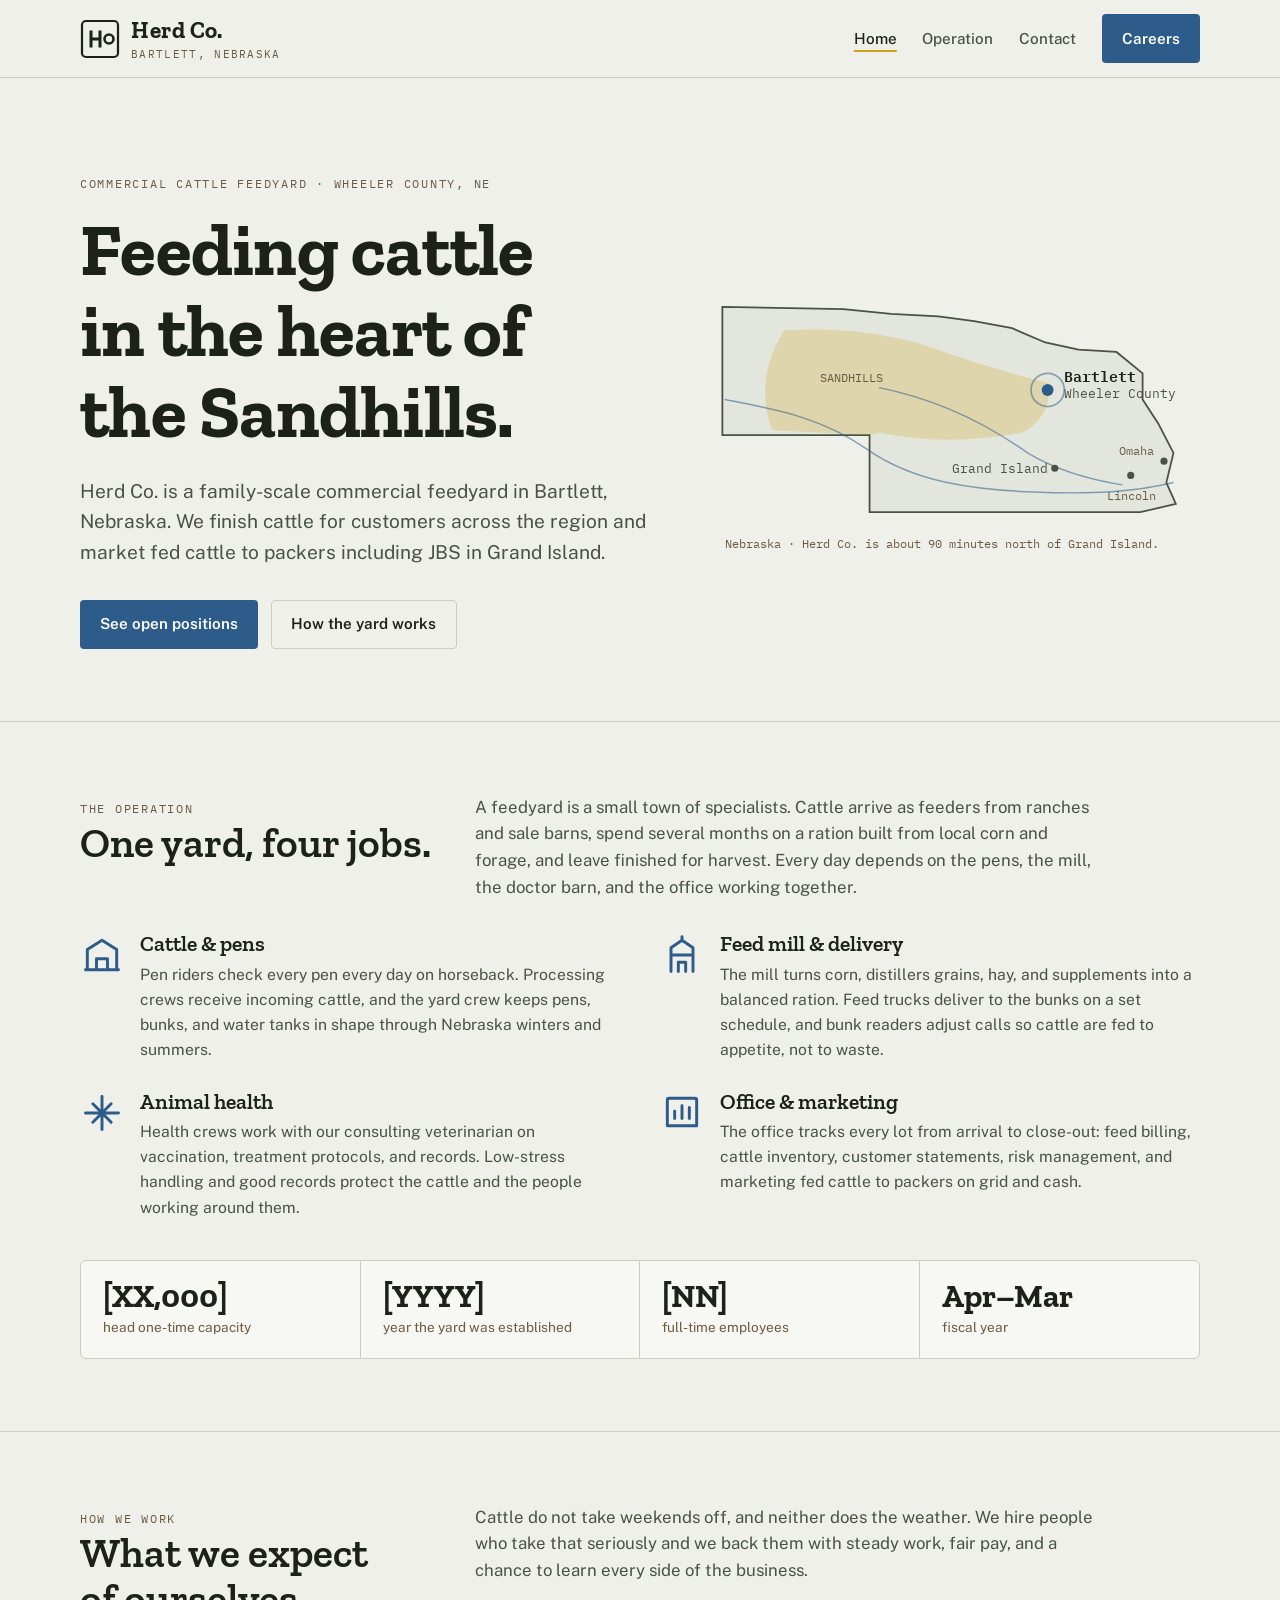
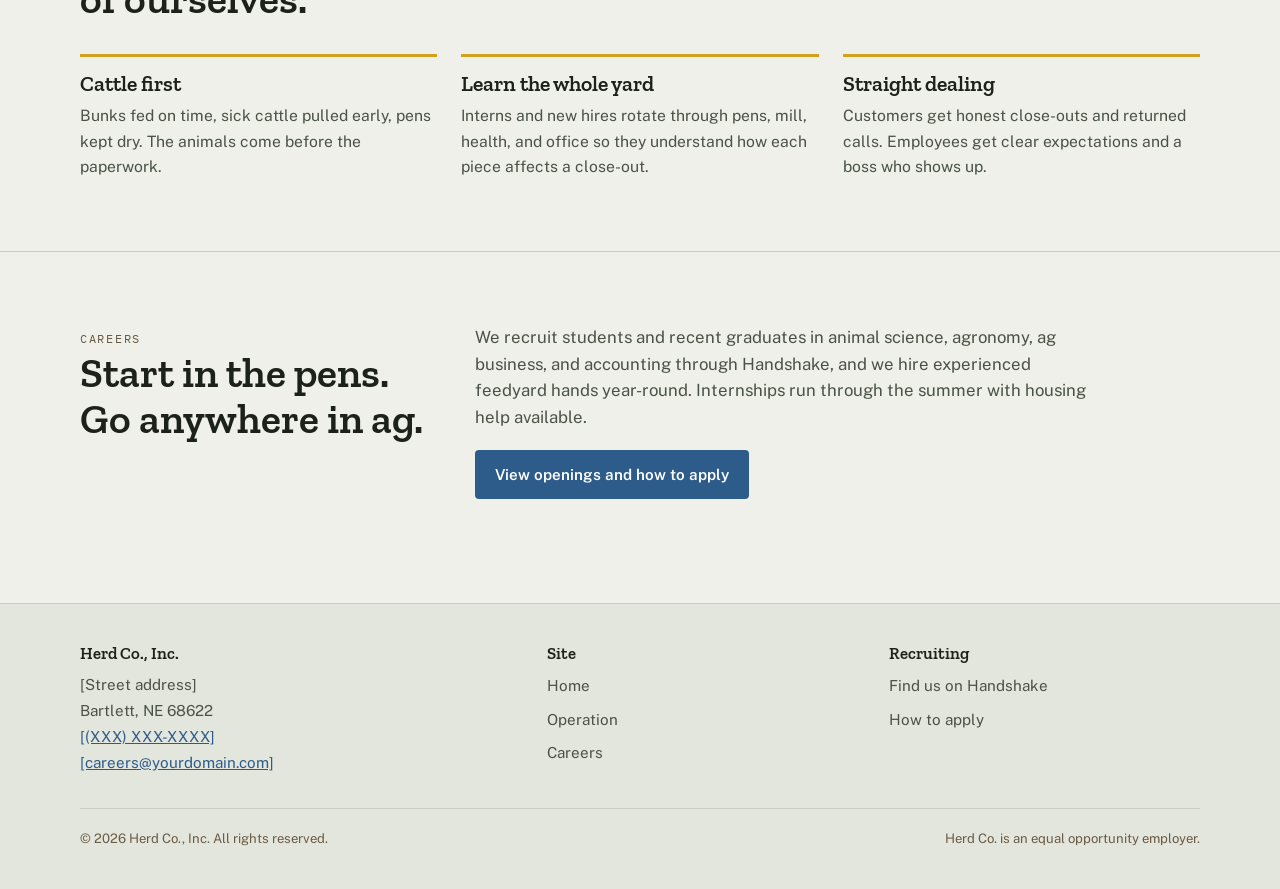
==== index.html @ 81be4955 "Fix map city label positions Co-Authored-By: Claude Fable 5.1 <noreply@anthropic.com>" ====
<!DOCTYPE html>
<html lang="en">
<head>
  <meta charset="utf-8">
  <meta name="viewport" content="width=device-width, initial-scale=1">
  <title>Herd Co. | Cattle Feeding in Bartlett, Nebraska</title>
  <meta name="description" content="Herd Co. is a commercial cattle feedyard in Bartlett, Nebraska. Learn about our operation and careers in cattle feeding, feed milling, animal health, and agribusiness.">
  <link rel="preconnect" href="https://fonts.googleapis.com">
  <link rel="preconnect" href="https://fonts.gstatic.com" crossorigin>
  <link rel="stylesheet" href="https://fonts.googleapis.com/css2?family=Zilla+Slab:wght@600;700&family=Public+Sans:wght@400;500;600&family=IBM+Plex+Mono:wght@400;500&display=swap">
  <link rel="stylesheet" href="style.css">
  <link rel="icon" href="favicon.svg" type="image/svg+xml">
</head>
<body>

<header class="site-header">
  <div class="wrap">
    <a class="brand" href="index.html" aria-label="Herd Co. home">
      <svg viewBox="0 0 40 40" aria-hidden="true">
        <rect x="2" y="2" width="36" height="36" rx="4" fill="none" stroke="currentColor" stroke-width="2.2"/>
        <path d="M11 27V13M11 20h9M20 27V13" fill="none" stroke="currentColor" stroke-width="3" stroke-linecap="square"/>
        <circle cx="29" cy="20" r="4.5" fill="none" stroke="currentColor" stroke-width="2.6"/>
      </svg>
      <span><span class="name">Herd Co.</span><span class="place">Bartlett, Nebraska</span></span>
    </a>
    <nav aria-label="Main">
      <ul>
        <li><a href="index.html" aria-current="page">Home</a></li>
        <li><a href="index.html#operation">Operation</a></li>
        <li><a href="index.html#contact">Contact</a></li>
        <li><a class="btn" href="careers.html">Careers</a></li>
      </ul>
    </nav>
  </div>
</header>

<main>
  <div class="hero">
    <div class="wrap grid">
      <div>
        <span class="eyebrow">Commercial cattle feedyard &middot; Wheeler County, NE</span>
        <h1>Feeding cattle in the heart of the Sandhills.</h1>
        <p class="lede">Herd Co. is a family-scale commercial feedyard in Bartlett, Nebraska. We finish cattle for customers across the region and market fed cattle to packers including JBS in Grand Island.</p>
        <div class="actions">
          <a class="btn" href="careers.html">See open positions</a>
          <a class="btn ghost" href="#operation">How the yard works</a>
        </div>
      </div>
      <figure style="margin:0">
        <svg class="map" viewBox="0 0 420 260" role="img" aria-label="Map of Nebraska showing Bartlett in Wheeler County, on the eastern edge of the Sandhills">
          <!-- Nebraska outline (simplified) -->
          <path class="state" d="M18 42 L18 150 L142 150 L142 215 L370 215 L400 208 L392 190 L398 165 L385 140 L372 120 L372 98 L350 80 L318 78 L290 72 L262 60 L230 54 L200 50 L160 48 L120 44 Z"/>
          <!-- Sandhills region (approximate) -->
          <path class="sandhills" d="M70 62 C120 58 170 66 205 80 C240 92 268 100 292 106 C296 122 288 140 270 148 C230 156 190 156 150 148 L142 150 L60 146 C50 120 52 90 70 62 Z"/>
          <!-- Platte River (approximate) -->
          <path class="river" d="M20 120 C60 128 100 134 140 162 C180 190 230 196 280 198 C330 200 365 198 398 190"/>
          <!-- Loup River (approximate) -->
          <path class="river" d="M150 110 C200 120 240 140 275 165 C300 180 330 188 355 192"/>
          <!-- Cities -->
          <circle cx="298" cy="178" r="3" fill="var(--ink-2)"/>
          <text x="292" y="182" text-anchor="end">Grand Island</text>
          <circle cx="362" cy="184" r="3" fill="var(--ink-2)"/>
          <text x="342" y="205" class="faint">Lincoln</text>
          <circle cx="390" cy="172" r="3" fill="var(--ink-2)"/>
          <text x="352" y="167" class="faint">Omaha</text>
          <!-- Bartlett -->
          <circle class="pin-ring" cx="292" cy="112" r="14"/>
          <circle class="pin" cx="292" cy="112" r="5"/>
          <text x="306" y="105" class="city">Bartlett</text>
          <text x="306" y="119">Wheeler County</text>
          <text x="100" y="105" class="faint">SANDHILLS</text>
          <text x="20" y="245" class="faint">Nebraska &middot; Herd Co. is about 90 minutes north of Grand Island.</text>
        </svg>
      </figure>
    </div>
  </div>

  <section id="operation">
    <div class="wrap">
      <div class="section-head">
        <div>
          <span class="eyebrow">The operation</span>
          <h2>One yard, four jobs.</h2>
        </div>
        <p>A feedyard is a small town of specialists. Cattle arrive as feeders from ranches and sale barns, spend several months on a ration built from local corn and forage, and leave finished for harvest. Every day depends on the pens, the mill, the doctor barn, and the office working together.</p>
      </div>

      <div class="ops">
        <div class="op">
          <svg viewBox="0 0 24 24" aria-hidden="true"><path d="M3 20h18M4 20V9l8-5 8 5v11M9 20v-6h6v6"/></svg>
          <div>
            <h3>Cattle &amp; pens</h3>
            <p>Pen riders check every pen every day on horseback. Processing crews receive incoming cattle, and the yard crew keeps pens, bunks, and water tanks in shape through Nebraska winters and summers.</p>
          </div>
        </div>
        <div class="op">
          <svg viewBox="0 0 24 24" aria-hidden="true"><path d="M6 21V8l6-4 6 4v13M6 12h12M10 21v-5h4v5M12 4V2"/></svg>
          <div>
            <h3>Feed mill &amp; delivery</h3>
            <p>The mill turns corn, distillers grains, hay, and supplements into a balanced ration. Feed trucks deliver to the bunks on a set schedule, and bunk readers adjust calls so cattle are fed to appetite, not to waste.</p>
          </div>
        </div>
        <div class="op">
          <svg viewBox="0 0 24 24" aria-hidden="true"><path d="M12 3v18M3 12h18M7 7l10 10M17 7L7 17"/></svg>
          <div>
            <h3>Animal health</h3>
            <p>Health crews work with our consulting veterinarian on vaccination, treatment protocols, and records. Low-stress handling and good records protect the cattle and the people working around them.</p>
          </div>
        </div>
        <div class="op">
          <svg viewBox="0 0 24 24" aria-hidden="true"><path d="M4 19V5a1 1 0 0 1 1-1h14a1 1 0 0 1 1 1v14M4 19h16M8 15v-4M12 15V8M16 15v-6"/></svg>
          <div>
            <h3>Office &amp; marketing</h3>
            <p>The office tracks every lot from arrival to close-out: feed billing, cattle inventory, customer statements, risk management, and marketing fed cattle to packers on grid and cash.</p>
          </div>
        </div>
      </div>

      <div class="facts" aria-label="Quick facts">
        <div class="fact"><div class="num">[XX,000]</div><div class="lbl">head one-time capacity</div></div>
        <div class="fact"><div class="num">[YYYY]</div><div class="lbl">year the yard was established</div></div>
        <div class="fact"><div class="num">[NN]</div><div class="lbl">full-time employees</div></div>
        <div class="fact"><div class="num">Apr&ndash;Mar</div><div class="lbl">fiscal year</div></div>
      </div>
    </div>
  </section>

  <section id="values">
    <div class="wrap">
      <div class="section-head">
        <div>
          <span class="eyebrow">How we work</span>
          <h2>What we expect of ourselves.</h2>
        </div>
        <p>Cattle do not take weekends off, and neither does the weather. We hire people who take that seriously and we back them with steady work, fair pay, and a chance to learn every side of the business.</p>
      </div>
      <ul class="values">
        <li><h3>Cattle first</h3><p>Bunks fed on time, sick cattle pulled early, pens kept dry. The animals come before the paperwork.</p></li>
        <li><h3>Learn the whole yard</h3><p>Interns and new hires rotate through pens, mill, health, and office so they understand how each piece affects a close-out.</p></li>
        <li><h3>Straight dealing</h3><p>Customers get honest close-outs and returned calls. Employees get clear expectations and a boss who shows up.</p></li>
      </ul>
    </div>
  </section>

  <section id="careers-teaser">
    <div class="wrap">
      <div class="section-head">
        <div>
          <span class="eyebrow">Careers</span>
          <h2>Start in the pens. Go anywhere in ag.</h2>
        </div>
        <div>
          <p>We recruit students and recent graduates in animal science, agronomy, ag business, and accounting through Handshake, and we hire experienced feedyard hands year-round. Internships run through the summer with housing help available.</p>
          <p style="margin-top:1.2rem"><a class="btn" href="careers.html">View openings and how to apply</a></p>
        </div>
      </div>
    </div>
  </section>
</main>

<footer id="contact">
  <div class="wrap">
    <div>
      <h3>Herd Co., Inc.</h3>
      <address>
        [Street address]<br>
        Bartlett, NE 68622<br>
        <a href="tel:+1XXXXXXXXXX">[(XXX) XXX-XXXX]</a><br>
        <a href="mailto:careers@herdco.example">[careers@yourdomain.com]</a>
      </address>
    </div>
    <div>
      <h3>Site</h3>
      <ul>
        <li><a href="index.html">Home</a></li>
        <li><a href="index.html#operation">Operation</a></li>
        <li><a href="careers.html">Careers</a></li>
      </ul>
    </div>
    <div>
      <h3>Recruiting</h3>
      <ul>
        <li><a href="https://joinhandshake.com" rel="noopener">Find us on Handshake</a></li>
        <li><a href="careers.html#apply">How to apply</a></li>
      </ul>
    </div>
    <div class="legal">
      <span>&copy; 2026 Herd Co., Inc. All rights reserved.</span>
      <span>Herd Co. is an equal opportunity employer.</span>
    </div>
  </div>
</footer>

</body>
</html>
---- style.css ----
/* Herd Co site styles */
:root {
  --bg: #EEF0E9;
  --bg-2: #E3E6DC;
  --ink: #1C2119;
  --ink-2: #4A5245;
  --muted: #6B5A44;
  --line: #C9CEC0;
  --accent: #2E5C8A;
  --accent-ink: #FFFFFF;
  --gold: #D4A11E;
  --card: #F7F8F3;
  color-scheme: light;
}
@media (prefers-color-scheme: dark) {
  :root:not([data-theme="light"]) {
    --bg: #151A14;
    --bg-2: #1D231B;
    --ink: #EDEFE6;
    --ink-2: #B8BEAF;
    --muted: #C7B18E;
    --line: #333B30;
    --accent: #7FAEDC;
    --accent-ink: #0F1A26;
    --gold: #E5B53A;
    --card: #1F261D;
    color-scheme: dark;
  }
}
:root[data-theme="dark"] {
  --bg: #151A14;
  --bg-2: #1D231B;
  --ink: #EDEFE6;
  --ink-2: #B8BEAF;
  --muted: #C7B18E;
  --line: #333B30;
  --accent: #7FAEDC;
  --accent-ink: #0F1A26;
  --gold: #E5B53A;
  --card: #1F261D;
  color-scheme: dark;
}

* { box-sizing: border-box; }
html { scroll-behavior: smooth; }
@media (prefers-reduced-motion: reduce) { html { scroll-behavior: auto; } }

body {
  margin: 0;
  background: var(--bg);
  color: var(--ink);
  font-family: "Public Sans", "Segoe UI", Helvetica, Arial, sans-serif;
  font-size: 17px;
  line-height: 1.6;
}
h1, h2, h3 {
  font-family: "Zilla Slab", "Rockwell", Georgia, serif;
  line-height: 1.1;
  margin: 0;
  text-wrap: balance;
}
h1 { font-size: clamp(2.6rem, 6vw, 4.6rem); font-weight: 700; letter-spacing: -0.01em; }
h2 { font-size: clamp(1.8rem, 3.5vw, 2.6rem); font-weight: 600; }
h3 { font-size: 1.35rem; font-weight: 600; }
p { margin: 0; max-width: 62ch; }
a { color: var(--accent); }
a:focus-visible, button:focus-visible, summary:focus-visible { outline: 3px solid var(--gold); outline-offset: 3px; }
.mono { font-family: "IBM Plex Mono", Consolas, monospace; font-size: 0.9rem; }
.eyebrow {
  font-family: "IBM Plex Mono", Consolas, monospace;
  font-size: 0.78rem;
  text-transform: uppercase;
  letter-spacing: 0.14em;
  color: var(--muted);
}
.wrap { width: min(1120px, 100% - 3rem); margin-inline: auto; }

/* Header */
.site-header {
  border-bottom: 1px solid var(--line);
  background: var(--bg);
  position: sticky; top: 0; z-index: 10;
}
.site-header .wrap { display: flex; align-items: center; justify-content: space-between; gap: 1rem; padding: 0.9rem 0; }
.brand { display: flex; align-items: center; gap: 0.7rem; text-decoration: none; color: var(--ink); }
.brand svg { width: 40px; height: 40px; }
.brand .name { font-family: "Zilla Slab", Georgia, serif; font-weight: 700; font-size: 1.45rem; letter-spacing: 0.02em; line-height: 1.1; }
.brand .place { font-family: "IBM Plex Mono", Consolas, monospace; font-size: 0.68rem; text-transform: uppercase; letter-spacing: 0.12em; color: var(--muted); display: block; line-height: 1; margin-top: 3px; }
nav ul { list-style: none; margin: 0; padding: 0; display: flex; gap: 1.6rem; align-items: center; }
nav a { color: var(--ink-2); text-decoration: none; font-weight: 500; font-size: 0.95rem; }
nav a:hover, nav a[aria-current="page"] { color: var(--ink); text-decoration: underline; text-underline-offset: 6px; text-decoration-color: var(--gold); text-decoration-thickness: 2px; }
.btn {
  display: inline-block; padding: 0.7rem 1.2rem; border-radius: 4px;
  background: var(--accent); color: var(--accent-ink); text-decoration: none; font-weight: 600; font-size: 0.95rem;
  border: 1px solid transparent;
}
.btn:hover { filter: brightness(1.08); }
.btn.ghost { background: transparent; color: var(--ink); border-color: var(--line); }
nav a.btn { color: var(--accent-ink); text-decoration: none; }

/* Hero */
.hero { padding: clamp(3rem, 8vw, 6rem) 0 clamp(2.5rem, 6vw, 4.5rem); border-bottom: 1px solid var(--line); }
.hero .grid { display: grid; grid-template-columns: 1.15fr 1fr; gap: 3rem; align-items: center; }
.hero p.lede { font-size: 1.2rem; color: var(--ink-2); margin-top: 1.4rem; }
.hero .actions { display: flex; gap: 0.8rem; flex-wrap: wrap; margin-top: 2rem; }
.hero .eyebrow { margin-bottom: 1rem; display: block; }
.map { width: 100%; height: auto; display: block; }
.map .state { fill: var(--bg-2); stroke: var(--ink-2); stroke-width: 1.5; }
.map .sandhills { fill: var(--gold); opacity: 0.25; }
.map .pin { fill: var(--accent); }
.map .pin-ring { fill: none; stroke: var(--accent); stroke-width: 1.5; opacity: 0.5; }
.map .river { fill: none; stroke: var(--accent); stroke-width: 1.2; opacity: 0.55; }
.map text { font-family: "IBM Plex Mono", Consolas, monospace; font-size: 11px; fill: var(--ink-2); }
.map text.city { fill: var(--ink); font-weight: 600; font-size: 13px; }
.map text.faint { fill: var(--muted); font-size: 10px; }

/* Sections */
section { padding: clamp(2.5rem, 6vw, 4.5rem) 0; }
section + section { border-top: 1px solid var(--line); }
.section-head { display: grid; grid-template-columns: 1fr 2fr; gap: 2rem; margin-bottom: 2rem; align-items: start; }
.section-head p { color: var(--ink-2); font-size: 1.05rem; }

.facts { display: grid; grid-template-columns: repeat(4, 1fr); border: 1px solid var(--line); border-radius: 6px; overflow: hidden; background: var(--card); margin-top: 2.5rem; }
.fact { padding: 1.2rem 1.4rem; border-right: 1px solid var(--line); }
.fact:last-child { border-right: 0; }
.fact .num { font-family: "Zilla Slab", Georgia, serif; font-size: 2rem; font-weight: 700; line-height: 1; font-variant-numeric: tabular-nums; }
.fact .lbl { font-size: 0.85rem; color: var(--muted); margin-top: 0.3rem; }

.ops { display: grid; grid-template-columns: repeat(2, 1fr); gap: 1.8rem 2.5rem; }
.op { display: grid; grid-template-columns: 44px 1fr; gap: 1rem; align-items: start; }
.op svg { width: 44px; height: 44px; stroke: var(--accent); fill: none; stroke-width: 1.6; stroke-linecap: round; stroke-linejoin: round; }
.op p { color: var(--ink-2); font-size: 0.98rem; margin-top: 0.3rem; }

.values { list-style: none; margin: 0; padding: 0; display: grid; grid-template-columns: repeat(3, 1fr); gap: 1.5rem; }
.values li { padding-top: 1rem; border-top: 3px solid var(--gold); }
.values li p { color: var(--ink-2); font-size: 0.98rem; margin-top: 0.4rem; }

/* Careers */
.jobs { display: grid; gap: 1rem; }
.job {
  display: grid; grid-template-columns: 1fr auto; gap: 1rem 2rem; align-items: start;
  padding: 1.4rem 1.6rem; background: var(--card); border: 1px solid var(--line); border-radius: 6px;
}
.job .meta { display: flex; gap: 1.2rem; flex-wrap: wrap; margin-top: 0.5rem; color: var(--muted); }
.job .meta span::before { content: ""; display: inline-block; width: 6px; height: 6px; border-radius: 50%; background: var(--gold); margin-right: 0.5rem; vertical-align: middle; }
.job p.desc { color: var(--ink-2); font-size: 0.98rem; margin-top: 0.8rem; }
.job .btn { white-space: nowrap; }
.job details { margin-top: 0.8rem; }
.job summary { cursor: pointer; color: var(--accent); font-weight: 500; }
.job details ul { margin: 0.6rem 0 0; padding-left: 1.2rem; color: var(--ink-2); font-size: 0.95rem; }
.apply-steps { list-style: none; counter-reset: step; margin: 0; padding: 0; display: grid; grid-template-columns: repeat(3, 1fr); gap: 1.5rem; }
.apply-steps li { counter-increment: step; padding-top: 1rem; border-top: 3px solid var(--accent); }
.apply-steps li::before { content: "Step " counter(step); display: block; font-family: "IBM Plex Mono", Consolas, monospace; font-size: 0.78rem; text-transform: uppercase; letter-spacing: 0.14em; color: var(--muted); margin-bottom: 0.4rem; }
.apply-steps p { color: var(--ink-2); font-size: 0.98rem; margin-top: 0.4rem; }
.notice { background: var(--bg-2); border-left: 4px solid var(--gold); padding: 1rem 1.2rem; border-radius: 0 4px 4px 0; font-size: 0.95rem; color: var(--ink-2); max-width: none; }

/* Footer */
footer { border-top: 1px solid var(--line); background: var(--bg-2); padding: 2.5rem 0; }
footer .wrap { display: grid; grid-template-columns: 1.4fr 1fr 1fr; gap: 2rem; }
footer h3 { font-size: 1.05rem; margin-bottom: 0.6rem; }
footer address { font-style: normal; color: var(--ink-2); font-size: 0.95rem; line-height: 1.7; }
footer ul { list-style: none; margin: 0; padding: 0; display: grid; gap: 0.4rem; }
footer ul a { color: var(--ink-2); text-decoration: none; font-size: 0.95rem; }
footer ul a:hover { text-decoration: underline; }
footer .legal { grid-column: 1 / -1; border-top: 1px solid var(--line); padding-top: 1.2rem; font-size: 0.82rem; color: var(--muted); display: flex; justify-content: space-between; flex-wrap: wrap; gap: 0.5rem; }

@media (max-width: 860px) {
  .hero .grid, .section-head, footer .wrap { grid-template-columns: 1fr; }
  .facts { grid-template-columns: repeat(2, 1fr); }
  .fact:nth-child(2) { border-right: 0; }
  .fact:nth-child(-n+2) { border-bottom: 1px solid var(--line); }
  .ops, .values, .apply-steps { grid-template-columns: 1fr; }
  .job { grid-template-columns: 1fr; }
  nav ul { gap: 1rem; }
  .site-header .wrap { flex-wrap: wrap; }
}
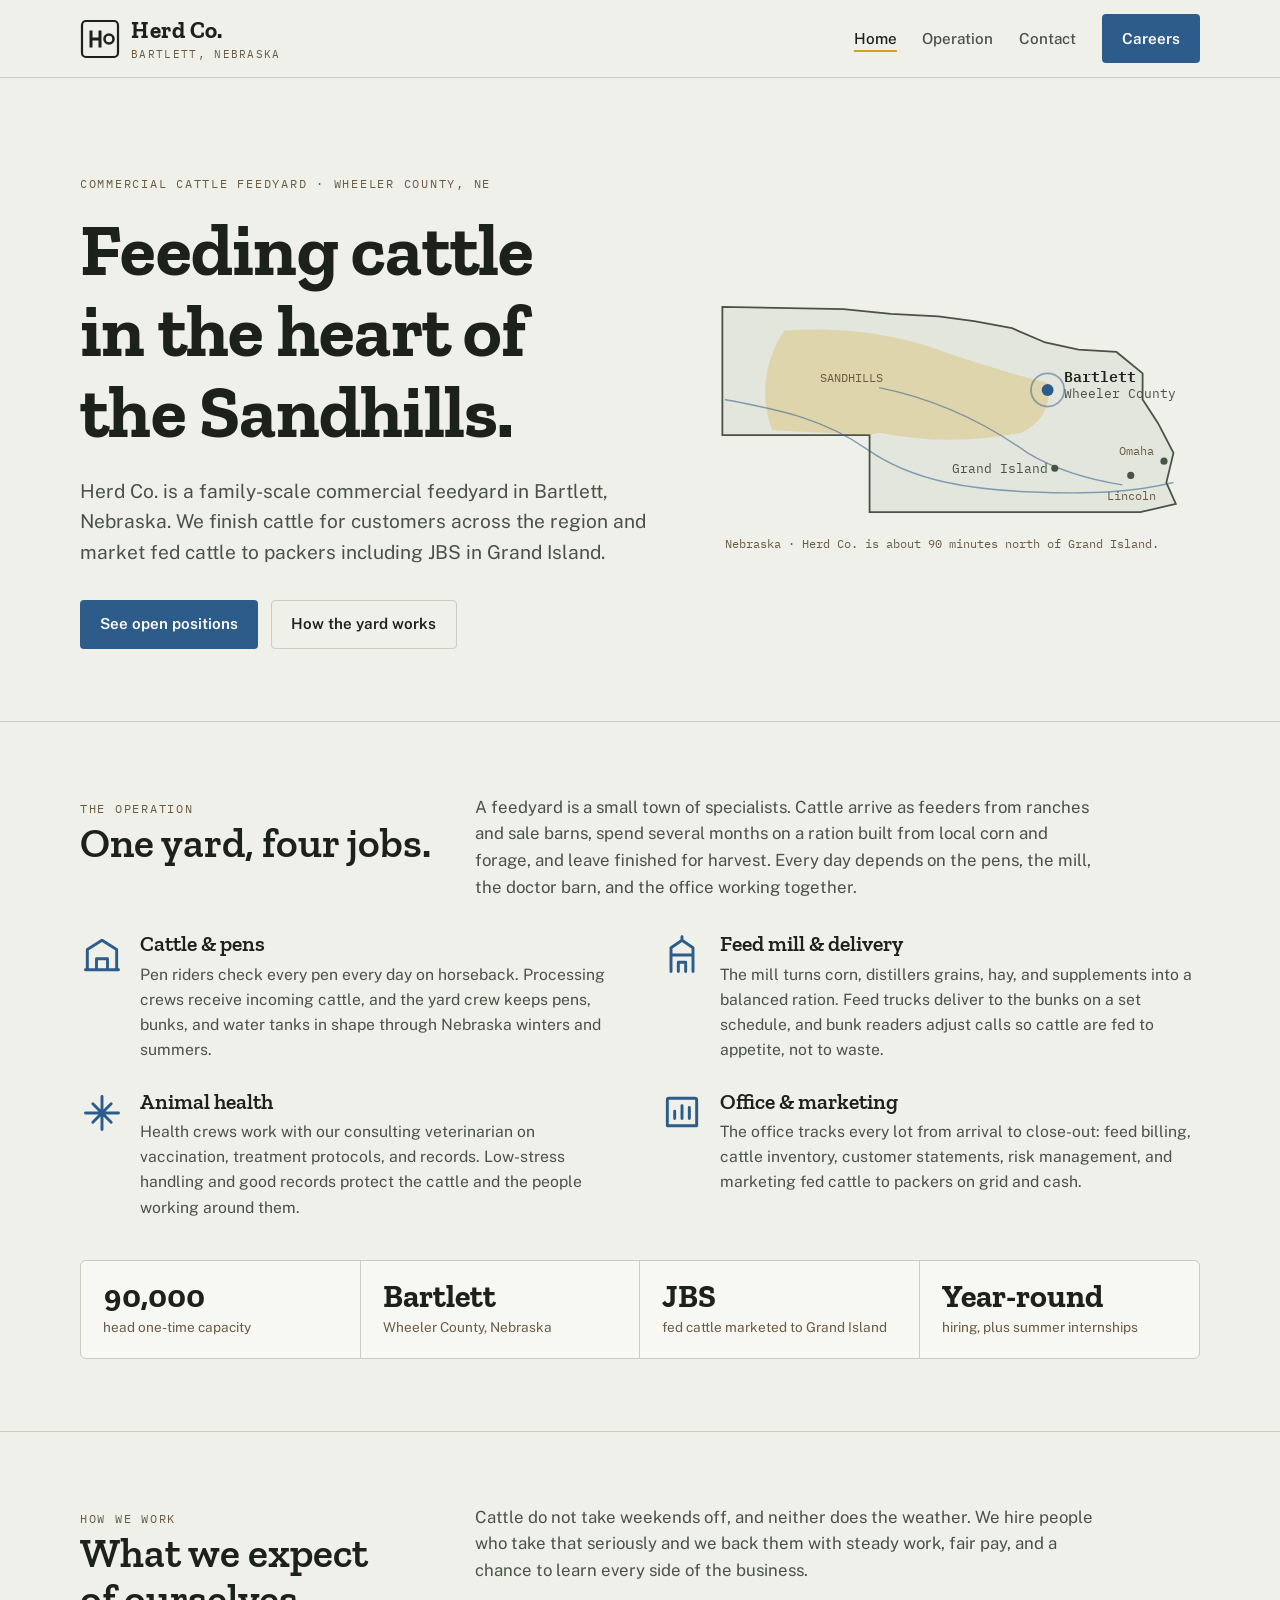
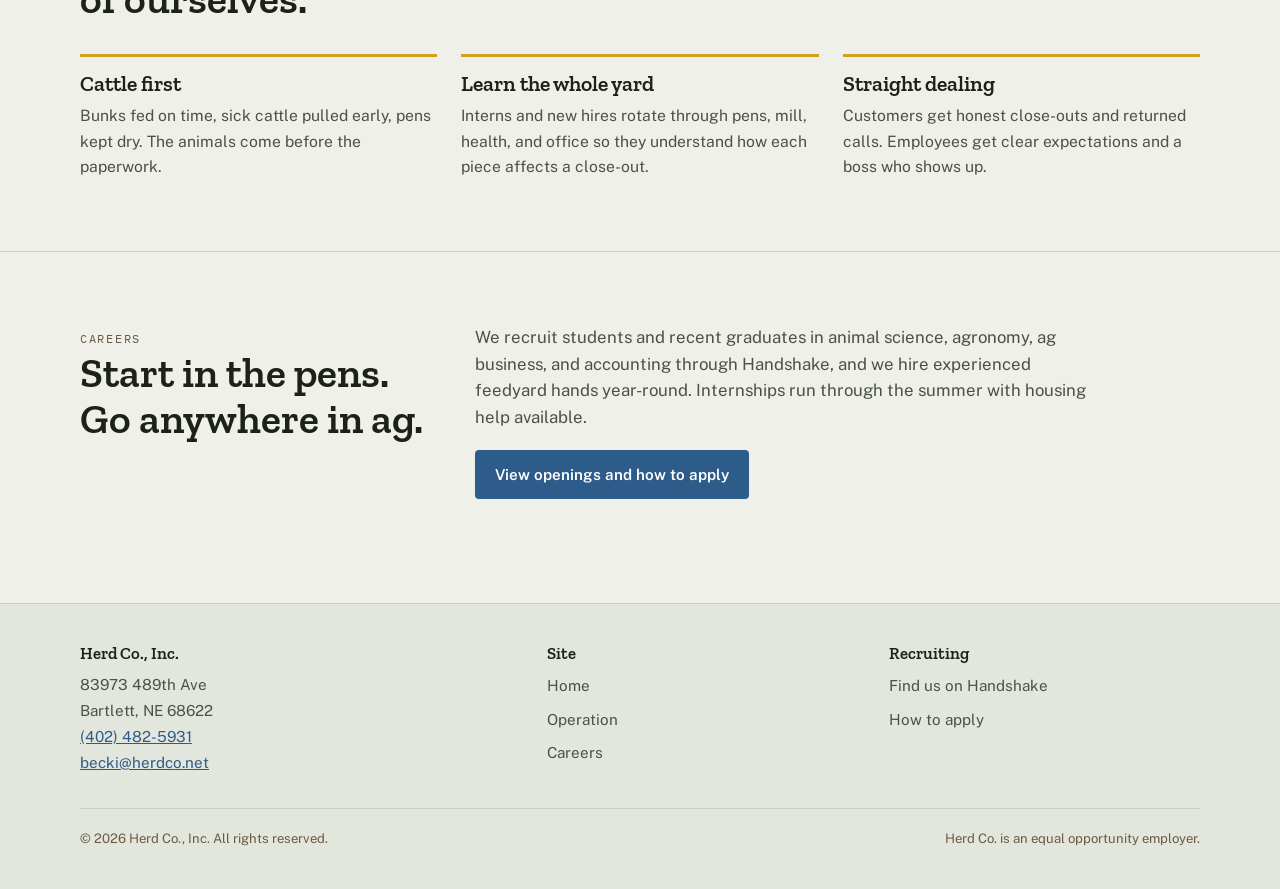
==== commit 57f66fce: "Add capacity, address, phone, and contact; remove placeholder facts Co-Authored-By: Claude Fable 5.1" ====
--- a/index.html
+++ b/index.html
@@ -1,195 +1,195 @@
-<!DOCTYPE html>
-<html lang="en">
-<head>
-  <meta charset="utf-8">
-  <meta name="viewport" content="width=device-width, initial-scale=1">
-  <title>Herd Co. | Cattle Feeding in Bartlett, Nebraska</title>
-  <meta name="description" content="Herd Co. is a commercial cattle feedyard in Bartlett, Nebraska. Learn about our operation and careers in cattle feeding, feed milling, animal health, and agribusiness.">
-  <link rel="preconnect" href="https://fonts.googleapis.com">
-  <link rel="preconnect" href="https://fonts.gstatic.com" crossorigin>
-  <link rel="stylesheet" href="https://fonts.googleapis.com/css2?family=Zilla+Slab:wght@600;700&family=Public+Sans:wght@400;500;600&family=IBM+Plex+Mono:wght@400;500&display=swap">
-  <link rel="stylesheet" href="style.css">
-  <link rel="icon" href="favicon.svg" type="image/svg+xml">
-</head>
-<body>
-
-<header class="site-header">
-  <div class="wrap">
-    <a class="brand" href="index.html" aria-label="Herd Co. home">
-      <svg viewBox="0 0 40 40" aria-hidden="true">
-        <rect x="2" y="2" width="36" height="36" rx="4" fill="none" stroke="currentColor" stroke-width="2.2"/>
-        <path d="M11 27V13M11 20h9M20 27V13" fill="none" stroke="currentColor" stroke-width="3" stroke-linecap="square"/>
-        <circle cx="29" cy="20" r="4.5" fill="none" stroke="currentColor" stroke-width="2.6"/>
-      </svg>
-      <span><span class="name">Herd Co.</span><span class="place">Bartlett, Nebraska</span></span>
-    </a>
-    <nav aria-label="Main">
-      <ul>
-        <li><a href="index.html" aria-current="page">Home</a></li>
-        <li><a href="index.html#operation">Operation</a></li>
-        <li><a href="index.html#contact">Contact</a></li>
-        <li><a class="btn" href="careers.html">Careers</a></li>
-      </ul>
-    </nav>
-  </div>
-</header>
-
-<main>
-  <div class="hero">
-    <div class="wrap grid">
-      <div>
-        <span class="eyebrow">Commercial cattle feedyard &middot; Wheeler County, NE</span>
-        <h1>Feeding cattle in the heart of the Sandhills.</h1>
-        <p class="lede">Herd Co. is a family-scale commercial feedyard in Bartlett, Nebraska. We finish cattle for customers across the region and market fed cattle to packers including JBS in Grand Island.</p>
-        <div class="actions">
-          <a class="btn" href="careers.html">See open positions</a>
-          <a class="btn ghost" href="#operation">How the yard works</a>
-        </div>
-      </div>
-      <figure style="margin:0">
-        <svg class="map" viewBox="0 0 420 260" role="img" aria-label="Map of Nebraska showing Bartlett in Wheeler County, on the eastern edge of the Sandhills">
-          <!-- Nebraska outline (simplified) -->
-          <path class="state" d="M18 42 L18 150 L142 150 L142 215 L370 215 L400 208 L392 190 L398 165 L385 140 L372 120 L372 98 L350 80 L318 78 L290 72 L262 60 L230 54 L200 50 L160 48 L120 44 Z"/>
-          <!-- Sandhills region (approximate) -->
-          <path class="sandhills" d="M70 62 C120 58 170 66 205 80 C240 92 268 100 292 106 C296 122 288 140 270 148 C230 156 190 156 150 148 L142 150 L60 146 C50 120 52 90 70 62 Z"/>
-          <!-- Platte River (approximate) -->
-          <path class="river" d="M20 120 C60 128 100 134 140 162 C180 190 230 196 280 198 C330 200 365 198 398 190"/>
-          <!-- Loup River (approximate) -->
-          <path class="river" d="M150 110 C200 120 240 140 275 165 C300 180 330 188 355 192"/>
-          <!-- Cities -->
-          <circle cx="298" cy="178" r="3" fill="var(--ink-2)"/>
-          <text x="292" y="182" text-anchor="end">Grand Island</text>
-          <circle cx="362" cy="184" r="3" fill="var(--ink-2)"/>
-          <text x="342" y="205" class="faint">Lincoln</text>
-          <circle cx="390" cy="172" r="3" fill="var(--ink-2)"/>
-          <text x="352" y="167" class="faint">Omaha</text>
-          <!-- Bartlett -->
-          <circle class="pin-ring" cx="292" cy="112" r="14"/>
-          <circle class="pin" cx="292" cy="112" r="5"/>
-          <text x="306" y="105" class="city">Bartlett</text>
-          <text x="306" y="119">Wheeler County</text>
-          <text x="100" y="105" class="faint">SANDHILLS</text>
-          <text x="20" y="245" class="faint">Nebraska &middot; Herd Co. is about 90 minutes north of Grand Island.</text>
-        </svg>
-      </figure>
-    </div>
-  </div>
-
-  <section id="operation">
-    <div class="wrap">
-      <div class="section-head">
-        <div>
-          <span class="eyebrow">The operation</span>
-          <h2>One yard, four jobs.</h2>
-        </div>
-        <p>A feedyard is a small town of specialists. Cattle arrive as feeders from ranches and sale barns, spend several months on a ration built from local corn and forage, and leave finished for harvest. Every day depends on the pens, the mill, the doctor barn, and the office working together.</p>
-      </div>
-
-      <div class="ops">
-        <div class="op">
-          <svg viewBox="0 0 24 24" aria-hidden="true"><path d="M3 20h18M4 20V9l8-5 8 5v11M9 20v-6h6v6"/></svg>
-          <div>
-            <h3>Cattle &amp; pens</h3>
-            <p>Pen riders check every pen every day on horseback. Processing crews receive incoming cattle, and the yard crew keeps pens, bunks, and water tanks in shape through Nebraska winters and summers.</p>
-          </div>
-        </div>
-        <div class="op">
-          <svg viewBox="0 0 24 24" aria-hidden="true"><path d="M6 21V8l6-4 6 4v13M6 12h12M10 21v-5h4v5M12 4V2"/></svg>
-          <div>
-            <h3>Feed mill &amp; delivery</h3>
-            <p>The mill turns corn, distillers grains, hay, and supplements into a balanced ration. Feed trucks deliver to the bunks on a set schedule, and bunk readers adjust calls so cattle are fed to appetite, not to waste.</p>
-          </div>
-        </div>
-        <div class="op">
-          <svg viewBox="0 0 24 24" aria-hidden="true"><path d="M12 3v18M3 12h18M7 7l10 10M17 7L7 17"/></svg>
-          <div>
-            <h3>Animal health</h3>
-            <p>Health crews work with our consulting veterinarian on vaccination, treatment protocols, and records. Low-stress handling and good records protect the cattle and the people working around them.</p>
-          </div>
-        </div>
-        <div class="op">
-          <svg viewBox="0 0 24 24" aria-hidden="true"><path d="M4 19V5a1 1 0 0 1 1-1h14a1 1 0 0 1 1 1v14M4 19h16M8 15v-4M12 15V8M16 15v-6"/></svg>
-          <div>
-            <h3>Office &amp; marketing</h3>
-            <p>The office tracks every lot from arrival to close-out: feed billing, cattle inventory, customer statements, risk management, and marketing fed cattle to packers on grid and cash.</p>
-          </div>
-        </div>
-      </div>
-
-      <div class="facts" aria-label="Quick facts">
-        <div class="fact"><div class="num">[XX,000]</div><div class="lbl">head one-time capacity</div></div>
-        <div class="fact"><div class="num">[YYYY]</div><div class="lbl">year the yard was established</div></div>
-        <div class="fact"><div class="num">[NN]</div><div class="lbl">full-time employees</div></div>
-        <div class="fact"><div class="num">Apr&ndash;Mar</div><div class="lbl">fiscal year</div></div>
-      </div>
-    </div>
-  </section>
-
-  <section id="values">
-    <div class="wrap">
-      <div class="section-head">
-        <div>
-          <span class="eyebrow">How we work</span>
-          <h2>What we expect of ourselves.</h2>
-        </div>
-        <p>Cattle do not take weekends off, and neither does the weather. We hire people who take that seriously and we back them with steady work, fair pay, and a chance to learn every side of the business.</p>
-      </div>
-      <ul class="values">
-        <li><h3>Cattle first</h3><p>Bunks fed on time, sick cattle pulled early, pens kept dry. The animals come before the paperwork.</p></li>
-        <li><h3>Learn the whole yard</h3><p>Interns and new hires rotate through pens, mill, health, and office so they understand how each piece affects a close-out.</p></li>
-        <li><h3>Straight dealing</h3><p>Customers get honest close-outs and returned calls. Employees get clear expectations and a boss who shows up.</p></li>
-      </ul>
-    </div>
-  </section>
-
-  <section id="careers-teaser">
-    <div class="wrap">
-      <div class="section-head">
-        <div>
-          <span class="eyebrow">Careers</span>
-          <h2>Start in the pens. Go anywhere in ag.</h2>
-        </div>
-        <div>
-          <p>We recruit students and recent graduates in animal science, agronomy, ag business, and accounting through Handshake, and we hire experienced feedyard hands year-round. Internships run through the summer with housing help available.</p>
-          <p style="margin-top:1.2rem"><a class="btn" href="careers.html">View openings and how to apply</a></p>
-        </div>
-      </div>
-    </div>
-  </section>
-</main>
-
-<footer id="contact">
-  <div class="wrap">
-    <div>
-      <h3>Herd Co., Inc.</h3>
-      <address>
-        [Street address]<br>
-        Bartlett, NE 68622<br>
-        <a href="tel:+1XXXXXXXXXX">[(XXX) XXX-XXXX]</a><br>
-        <a href="mailto:careers@herdco.example">[careers@yourdomain.com]</a>
-      </address>
-    </div>
-    <div>
-      <h3>Site</h3>
-      <ul>
-        <li><a href="index.html">Home</a></li>
-        <li><a href="index.html#operation">Operation</a></li>
-        <li><a href="careers.html">Careers</a></li>
-      </ul>
-    </div>
-    <div>
-      <h3>Recruiting</h3>
-      <ul>
-        <li><a href="https://joinhandshake.com" rel="noopener">Find us on Handshake</a></li>
-        <li><a href="careers.html#apply">How to apply</a></li>
-      </ul>
-    </div>
-    <div class="legal">
-      <span>&copy; 2026 Herd Co., Inc. All rights reserved.</span>
-      <span>Herd Co. is an equal opportunity employer.</span>
-    </div>
-  </div>
-</footer>
-
-</body>
-</html>
+<!DOCTYPE html>
+<html lang="en">
+<head>
+  <meta charset="utf-8">
+  <meta name="viewport" content="width=device-width, initial-scale=1">
+  <title>Herd Co. | Cattle Feeding in Bartlett, Nebraska</title>
+  <meta name="description" content="Herd Co. is a commercial cattle feedyard in Bartlett, Nebraska. Learn about our operation and careers in cattle feeding, feed milling, animal health, and agribusiness.">
+  <link rel="preconnect" href="https://fonts.googleapis.com">
+  <link rel="preconnect" href="https://fonts.gstatic.com" crossorigin>
+  <link rel="stylesheet" href="https://fonts.googleapis.com/css2?family=Zilla+Slab:wght@600;700&family=Public+Sans:wght@400;500;600&family=IBM+Plex+Mono:wght@400;500&display=swap">
+  <link rel="stylesheet" href="style.css">
+  <link rel="icon" href="favicon.svg" type="image/svg+xml">
+</head>
+<body>
+
+<header class="site-header">
+  <div class="wrap">
+    <a class="brand" href="index.html" aria-label="Herd Co. home">
+      <svg viewBox="0 0 40 40" aria-hidden="true">
+        <rect x="2" y="2" width="36" height="36" rx="4" fill="none" stroke="currentColor" stroke-width="2.2"/>
+        <path d="M11 27V13M11 20h9M20 27V13" fill="none" stroke="currentColor" stroke-width="3" stroke-linecap="square"/>
+        <circle cx="29" cy="20" r="4.5" fill="none" stroke="currentColor" stroke-width="2.6"/>
+      </svg>
+      <span><span class="name">Herd Co.</span><span class="place">Bartlett, Nebraska</span></span>
+    </a>
+    <nav aria-label="Main">
+      <ul>
+        <li><a href="index.html" aria-current="page">Home</a></li>
+        <li><a href="index.html#operation">Operation</a></li>
+        <li><a href="index.html#contact">Contact</a></li>
+        <li><a class="btn" href="careers.html">Careers</a></li>
+      </ul>
+    </nav>
+  </div>
+</header>
+
+<main>
+  <div class="hero">
+    <div class="wrap grid">
+      <div>
+        <span class="eyebrow">Commercial cattle feedyard &middot; Wheeler County, NE</span>
+        <h1>Feeding cattle in the heart of the Sandhills.</h1>
+        <p class="lede">Herd Co. is a family-scale commercial feedyard in Bartlett, Nebraska. We finish cattle for customers across the region and market fed cattle to packers including JBS in Grand Island.</p>
+        <div class="actions">
+          <a class="btn" href="careers.html">See open positions</a>
+          <a class="btn ghost" href="#operation">How the yard works</a>
+        </div>
+      </div>
+      <figure style="margin:0">
+        <svg class="map" viewBox="0 0 420 260" role="img" aria-label="Map of Nebraska showing Bartlett in Wheeler County, on the eastern edge of the Sandhills">
+          <!-- Nebraska outline (simplified) -->
+          <path class="state" d="M18 42 L18 150 L142 150 L142 215 L370 215 L400 208 L392 190 L398 165 L385 140 L372 120 L372 98 L350 80 L318 78 L290 72 L262 60 L230 54 L200 50 L160 48 L120 44 Z"/>
+          <!-- Sandhills region (approximate) -->
+          <path class="sandhills" d="M70 62 C120 58 170 66 205 80 C240 92 268 100 292 106 C296 122 288 140 270 148 C230 156 190 156 150 148 L142 150 L60 146 C50 120 52 90 70 62 Z"/>
+          <!-- Platte River (approximate) -->
+          <path class="river" d="M20 120 C60 128 100 134 140 162 C180 190 230 196 280 198 C330 200 365 198 398 190"/>
+          <!-- Loup River (approximate) -->
+          <path class="river" d="M150 110 C200 120 240 140 275 165 C300 180 330 188 355 192"/>
+          <!-- Cities -->
+          <circle cx="298" cy="178" r="3" fill="var(--ink-2)"/>
+          <text x="292" y="182" text-anchor="end">Grand Island</text>
+          <circle cx="362" cy="184" r="3" fill="var(--ink-2)"/>
+          <text x="342" y="205" class="faint">Lincoln</text>
+          <circle cx="390" cy="172" r="3" fill="var(--ink-2)"/>
+          <text x="352" y="167" class="faint">Omaha</text>
+          <!-- Bartlett -->
+          <circle class="pin-ring" cx="292" cy="112" r="14"/>
+          <circle class="pin" cx="292" cy="112" r="5"/>
+          <text x="306" y="105" class="city">Bartlett</text>
+          <text x="306" y="119">Wheeler County</text>
+          <text x="100" y="105" class="faint">SANDHILLS</text>
+          <text x="20" y="245" class="faint">Nebraska &middot; Herd Co. is about 90 minutes north of Grand Island.</text>
+        </svg>
+      </figure>
+    </div>
+  </div>
+
+  <section id="operation">
+    <div class="wrap">
+      <div class="section-head">
+        <div>
+          <span class="eyebrow">The operation</span>
+          <h2>One yard, four jobs.</h2>
+        </div>
+        <p>A feedyard is a small town of specialists. Cattle arrive as feeders from ranches and sale barns, spend several months on a ration built from local corn and forage, and leave finished for harvest. Every day depends on the pens, the mill, the doctor barn, and the office working together.</p>
+      </div>
+
+      <div class="ops">
+        <div class="op">
+          <svg viewBox="0 0 24 24" aria-hidden="true"><path d="M3 20h18M4 20V9l8-5 8 5v11M9 20v-6h6v6"/></svg>
+          <div>
+            <h3>Cattle &amp; pens</h3>
+            <p>Pen riders check every pen every day on horseback. Processing crews receive incoming cattle, and the yard crew keeps pens, bunks, and water tanks in shape through Nebraska winters and summers.</p>
+          </div>
+        </div>
+        <div class="op">
+          <svg viewBox="0 0 24 24" aria-hidden="true"><path d="M6 21V8l6-4 6 4v13M6 12h12M10 21v-5h4v5M12 4V2"/></svg>
+          <div>
+            <h3>Feed mill &amp; delivery</h3>
+            <p>The mill turns corn, distillers grains, hay, and supplements into a balanced ration. Feed trucks deliver to the bunks on a set schedule, and bunk readers adjust calls so cattle are fed to appetite, not to waste.</p>
+          </div>
+        </div>
+        <div class="op">
+          <svg viewBox="0 0 24 24" aria-hidden="true"><path d="M12 3v18M3 12h18M7 7l10 10M17 7L7 17"/></svg>
+          <div>
+            <h3>Animal health</h3>
+            <p>Health crews work with our consulting veterinarian on vaccination, treatment protocols, and records. Low-stress handling and good records protect the cattle and the people working around them.</p>
+          </div>
+        </div>
+        <div class="op">
+          <svg viewBox="0 0 24 24" aria-hidden="true"><path d="M4 19V5a1 1 0 0 1 1-1h14a1 1 0 0 1 1 1v14M4 19h16M8 15v-4M12 15V8M16 15v-6"/></svg>
+          <div>
+            <h3>Office &amp; marketing</h3>
+            <p>The office tracks every lot from arrival to close-out: feed billing, cattle inventory, customer statements, risk management, and marketing fed cattle to packers on grid and cash.</p>
+          </div>
+        </div>
+      </div>
+
+      <div class="facts" aria-label="Quick facts">
+        <div class="fact"><div class="num">90,000</div><div class="lbl">head one-time capacity</div></div>
+        <div class="fact"><div class="num">Bartlett</div><div class="lbl">Wheeler County, Nebraska</div></div>
+        <div class="fact"><div class="num">JBS</div><div class="lbl">fed cattle marketed to Grand Island</div></div>
+        <div class="fact"><div class="num">Year-round</div><div class="lbl">hiring, plus summer internships</div></div>
+      </div>
+    </div>
+  </section>
+
+  <section id="values">
+    <div class="wrap">
+      <div class="section-head">
+        <div>
+          <span class="eyebrow">How we work</span>
+          <h2>What we expect of ourselves.</h2>
+        </div>
+        <p>Cattle do not take weekends off, and neither does the weather. We hire people who take that seriously and we back them with steady work, fair pay, and a chance to learn every side of the business.</p>
+      </div>
+      <ul class="values">
+        <li><h3>Cattle first</h3><p>Bunks fed on time, sick cattle pulled early, pens kept dry. The animals come before the paperwork.</p></li>
+        <li><h3>Learn the whole yard</h3><p>Interns and new hires rotate through pens, mill, health, and office so they understand how each piece affects a close-out.</p></li>
+        <li><h3>Straight dealing</h3><p>Customers get honest close-outs and returned calls. Employees get clear expectations and a boss who shows up.</p></li>
+      </ul>
+    </div>
+  </section>
+
+  <section id="careers-teaser">
+    <div class="wrap">
+      <div class="section-head">
+        <div>
+          <span class="eyebrow">Careers</span>
+          <h2>Start in the pens. Go anywhere in ag.</h2>
+        </div>
+        <div>
+          <p>We recruit students and recent graduates in animal science, agronomy, ag business, and accounting through Handshake, and we hire experienced feedyard hands year-round. Internships run through the summer with housing help available.</p>
+          <p style="margin-top:1.2rem"><a class="btn" href="careers.html">View openings and how to apply</a></p>
+        </div>
+      </div>
+    </div>
+  </section>
+</main>
+
+<footer id="contact">
+  <div class="wrap">
+    <div>
+      <h3>Herd Co., Inc.</h3>
+      <address>
+        83973 489th Ave<br>
+        Bartlett, NE 68622<br>
+        <a href="tel:+14024825931">(402) 482-5931</a><br>
+        <a href="mailto:becki@herdco.net">becki@herdco.net</a>
+      </address>
+    </div>
+    <div>
+      <h3>Site</h3>
+      <ul>
+        <li><a href="index.html">Home</a></li>
+        <li><a href="index.html#operation">Operation</a></li>
+        <li><a href="careers.html">Careers</a></li>
+      </ul>
+    </div>
+    <div>
+      <h3>Recruiting</h3>
+      <ul>
+        <li><a href="https://joinhandshake.com" rel="noopener">Find us on Handshake</a></li>
+        <li><a href="careers.html#apply">How to apply</a></li>
+      </ul>
+    </div>
+    <div class="legal">
+      <span>&copy; 2026 Herd Co., Inc. All rights reserved.</span>
+      <span>Herd Co. is an equal opportunity employer.</span>
+    </div>
+  </div>
+</footer>
+
+</body>
+</html>
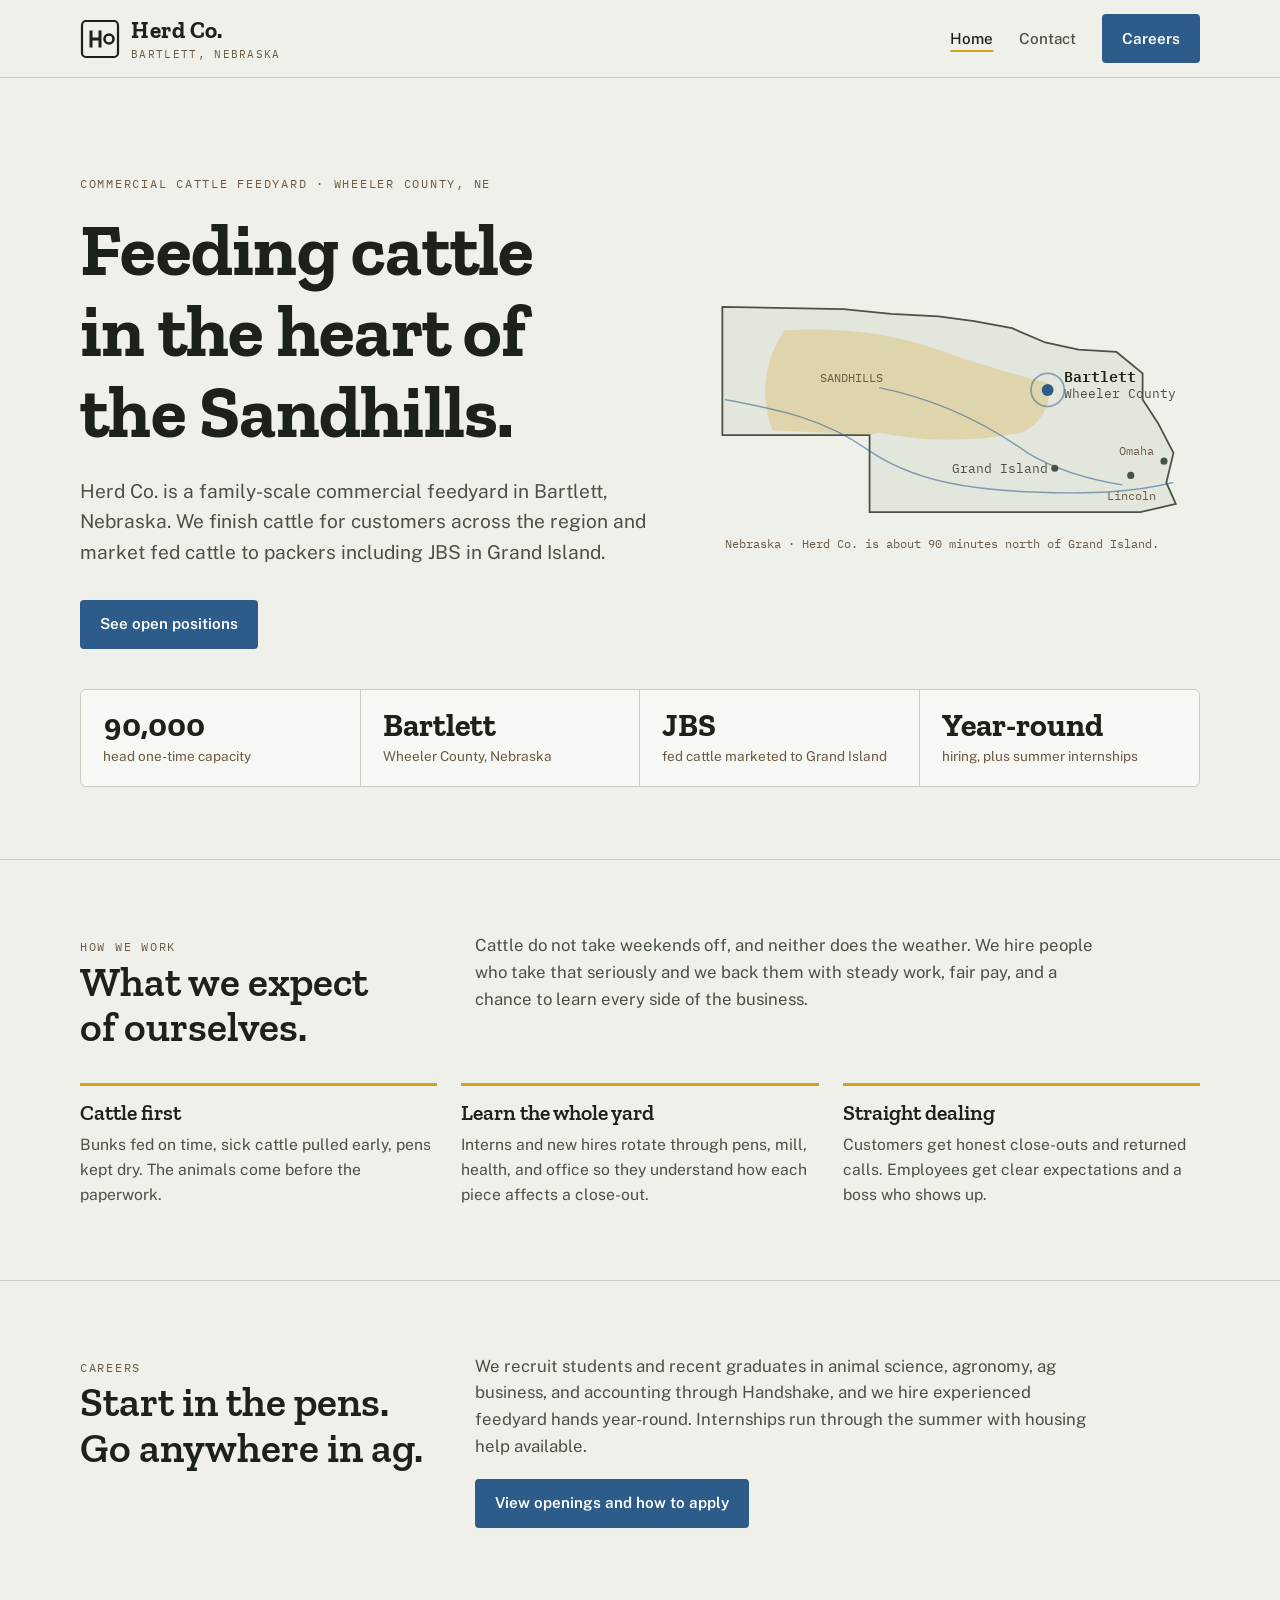
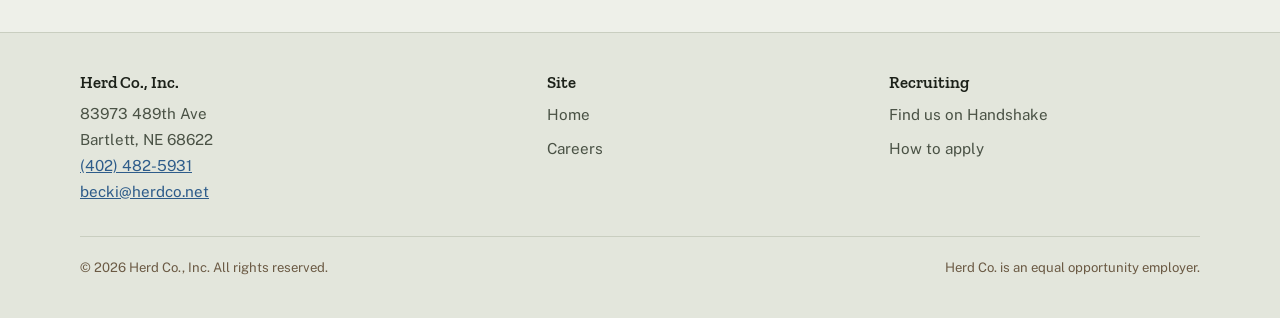
==== commit 5cff71b3: "Remove the operation section; move facts strip under the hero Co-Authored-By: Claude Fable 5.1 <nore" ====
--- a/index.html
+++ b/index.html
@@ -4,7 +4,7 @@
   <meta charset="utf-8">
   <meta name="viewport" content="width=device-width, initial-scale=1">
   <title>Herd Co. | Cattle Feeding in Bartlett, Nebraska</title>
-  <meta name="description" content="Herd Co. is a commercial cattle feedyard in Bartlett, Nebraska. Learn about our operation and careers in cattle feeding, feed milling, animal health, and agribusiness.">
+  <meta name="description" content="Herd Co. is a commercial cattle feedyard in Bartlett, Nebraska. Learn about Herd Co. and careers in cattle feeding, feed milling, animal health, and agribusiness.">
   <link rel="preconnect" href="https://fonts.googleapis.com">
   <link rel="preconnect" href="https://fonts.gstatic.com" crossorigin>
   <link rel="stylesheet" href="https://fonts.googleapis.com/css2?family=Zilla+Slab:wght@600;700&family=Public+Sans:wght@400;500;600&family=IBM+Plex+Mono:wght@400;500&display=swap">
@@ -26,7 +26,6 @@
     <nav aria-label="Main">
       <ul>
         <li><a href="index.html" aria-current="page">Home</a></li>
-        <li><a href="index.html#operation">Operation</a></li>
         <li><a href="index.html#contact">Contact</a></li>
         <li><a class="btn" href="careers.html">Careers</a></li>
       </ul>
@@ -43,7 +42,6 @@
         <p class="lede">Herd Co. is a family-scale commercial feedyard in Bartlett, Nebraska. We finish cattle for customers across the region and market fed cattle to packers including JBS in Grand Island.</p>
         <div class="actions">
           <a class="btn" href="careers.html">See open positions</a>
-          <a class="btn ghost" href="#operation">How the yard works</a>
         </div>
       </div>
       <figure style="margin:0">
@@ -73,49 +71,7 @@
         </svg>
       </figure>
     </div>
-  </div>
-
-  <section id="operation">
     <div class="wrap">
-      <div class="section-head">
-        <div>
-          <span class="eyebrow">The operation</span>
-          <h2>One yard, four jobs.</h2>
-        </div>
-        <p>A feedyard is a small town of specialists. Cattle arrive as feeders from ranches and sale barns, spend several months on a ration built from local corn and forage, and leave finished for harvest. Every day depends on the pens, the mill, the doctor barn, and the office working together.</p>
-      </div>
-
-      <div class="ops">
-        <div class="op">
-          <svg viewBox="0 0 24 24" aria-hidden="true"><path d="M3 20h18M4 20V9l8-5 8 5v11M9 20v-6h6v6"/></svg>
-          <div>
-            <h3>Cattle &amp; pens</h3>
-            <p>Pen riders check every pen every day on horseback. Processing crews receive incoming cattle, and the yard crew keeps pens, bunks, and water tanks in shape through Nebraska winters and summers.</p>
-          </div>
-        </div>
-        <div class="op">
-          <svg viewBox="0 0 24 24" aria-hidden="true"><path d="M6 21V8l6-4 6 4v13M6 12h12M10 21v-5h4v5M12 4V2"/></svg>
-          <div>
-            <h3>Feed mill &amp; delivery</h3>
-            <p>The mill turns corn, distillers grains, hay, and supplements into a balanced ration. Feed trucks deliver to the bunks on a set schedule, and bunk readers adjust calls so cattle are fed to appetite, not to waste.</p>
-          </div>
-        </div>
-        <div class="op">
-          <svg viewBox="0 0 24 24" aria-hidden="true"><path d="M12 3v18M3 12h18M7 7l10 10M17 7L7 17"/></svg>
-          <div>
-            <h3>Animal health</h3>
-            <p>Health crews work with our consulting veterinarian on vaccination, treatment protocols, and records. Low-stress handling and good records protect the cattle and the people working around them.</p>
-          </div>
-        </div>
-        <div class="op">
-          <svg viewBox="0 0 24 24" aria-hidden="true"><path d="M4 19V5a1 1 0 0 1 1-1h14a1 1 0 0 1 1 1v14M4 19h16M8 15v-4M12 15V8M16 15v-6"/></svg>
-          <div>
-            <h3>Office &amp; marketing</h3>
-            <p>The office tracks every lot from arrival to close-out: feed billing, cattle inventory, customer statements, risk management, and marketing fed cattle to packers on grid and cash.</p>
-          </div>
-        </div>
-      </div>
-
       <div class="facts" aria-label="Quick facts">
         <div class="fact"><div class="num">90,000</div><div class="lbl">head one-time capacity</div></div>
         <div class="fact"><div class="num">Bartlett</div><div class="lbl">Wheeler County, Nebraska</div></div>
@@ -123,7 +79,8 @@
         <div class="fact"><div class="num">Year-round</div><div class="lbl">hiring, plus summer internships</div></div>
       </div>
     </div>
-  </section>
+  </div>
+
 
   <section id="values">
     <div class="wrap">
@@ -173,7 +130,6 @@
       <h3>Site</h3>
       <ul>
         <li><a href="index.html">Home</a></li>
-        <li><a href="index.html#operation">Operation</a></li>
         <li><a href="careers.html">Careers</a></li>
       </ul>
     </div>
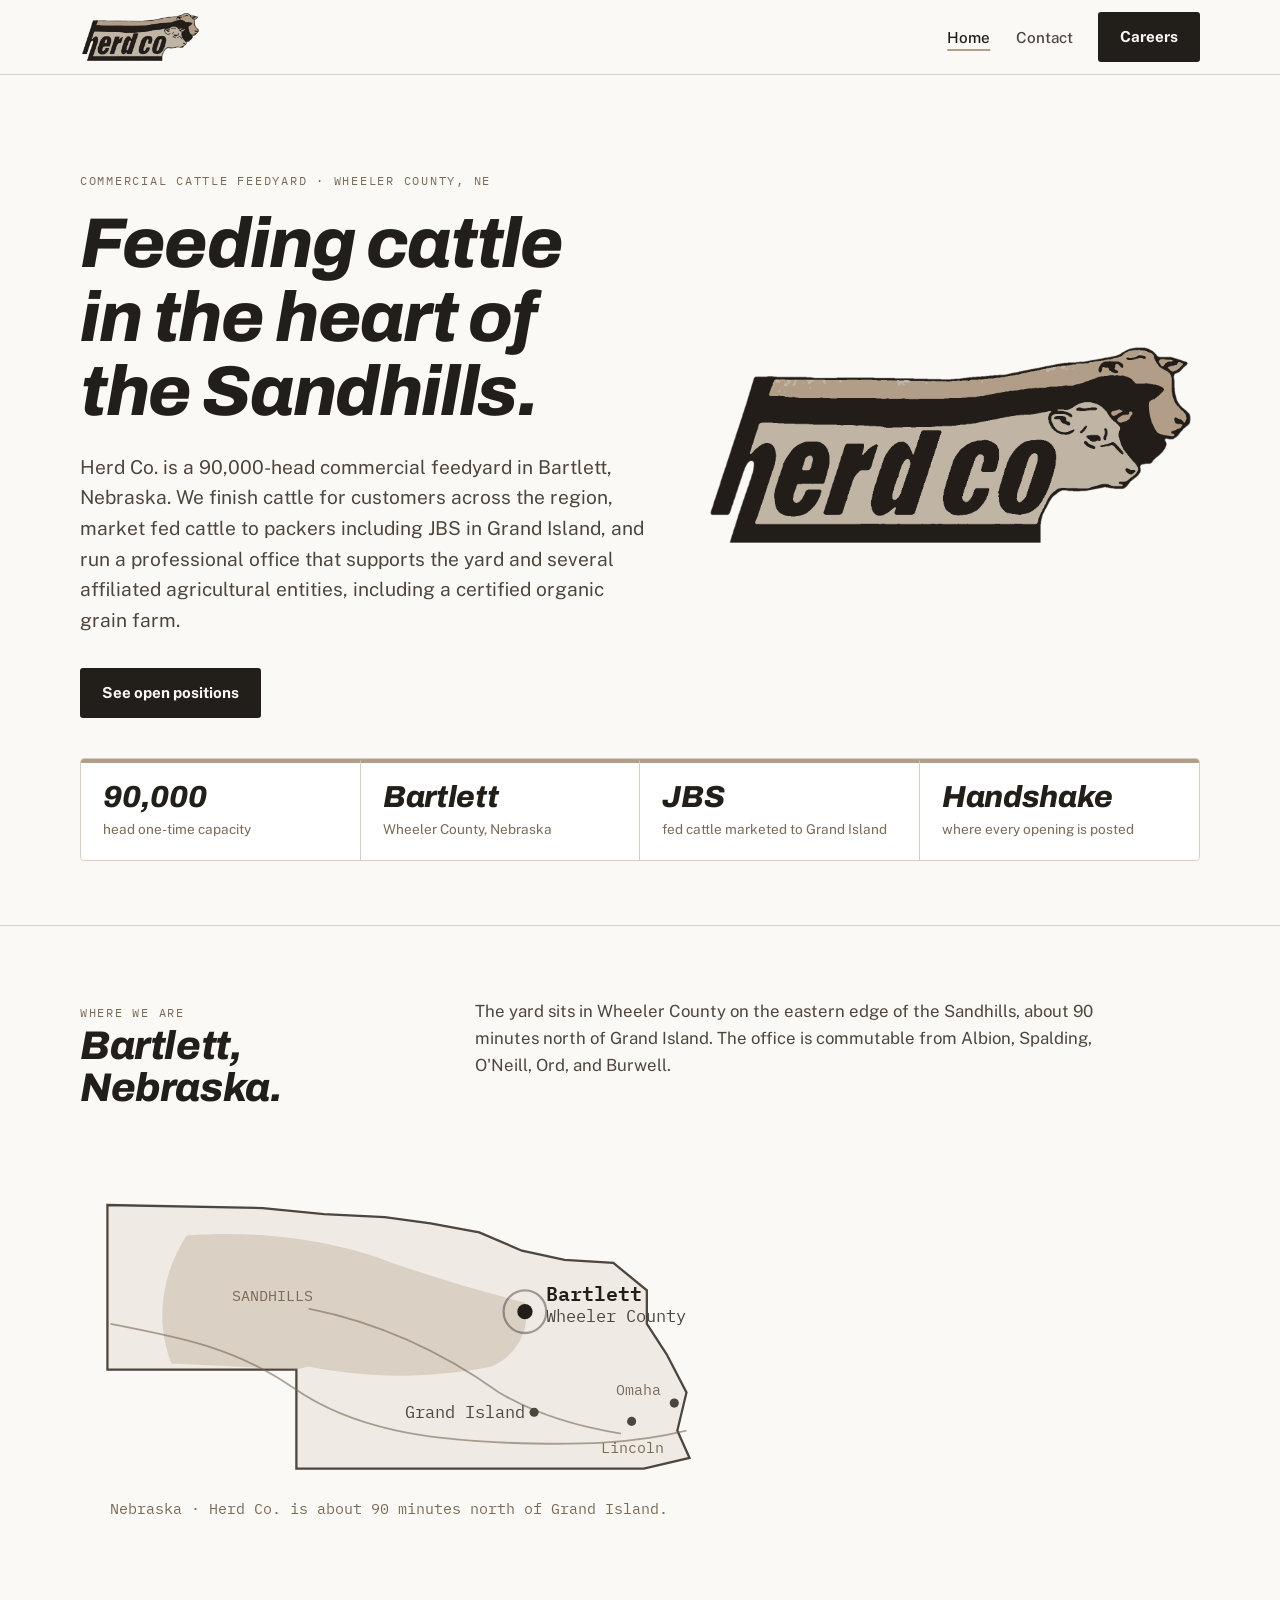
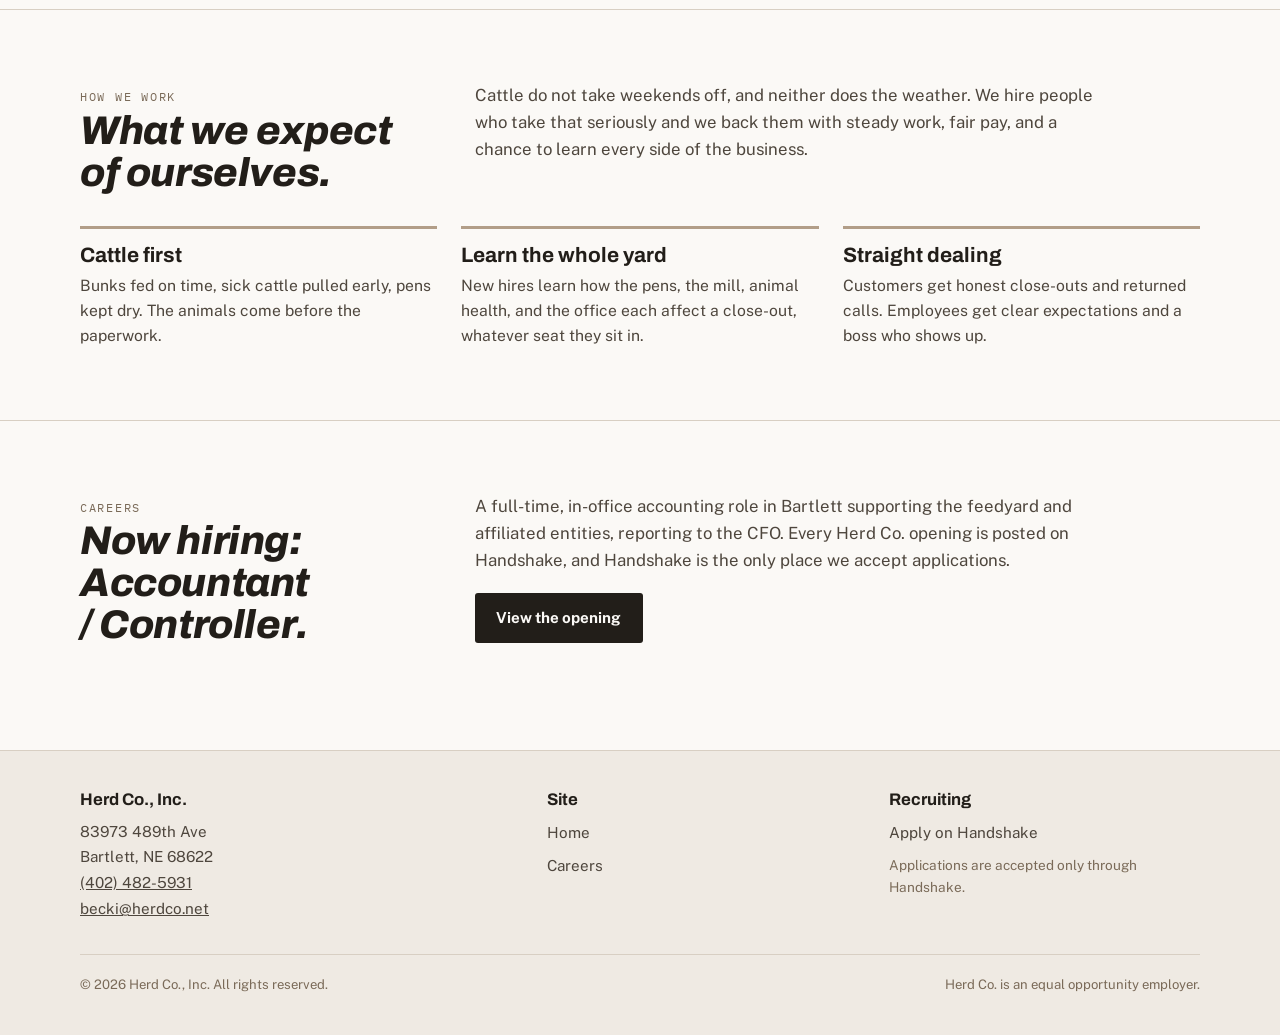
==== commit baa9603f: "Add Herd Co logo and logo-based palette; single Accountant/Controller listing; Handshake-only applic" ====
--- a/index.html
+++ b/index.html
@@ -4,10 +4,10 @@
   <meta charset="utf-8">
   <meta name="viewport" content="width=device-width, initial-scale=1">
   <title>Herd Co. | Cattle Feeding in Bartlett, Nebraska</title>
-  <meta name="description" content="Herd Co. is a commercial cattle feedyard in Bartlett, Nebraska. Learn about Herd Co. and careers in cattle feeding, feed milling, animal health, and agribusiness.">
+  <meta name="description" content="Herd Co. is a 90,000-head commercial cattle feedyard in Bartlett, Nebraska. Learn about Herd Co. and careers in cattle feeding and agribusiness.">
   <link rel="preconnect" href="https://fonts.googleapis.com">
   <link rel="preconnect" href="https://fonts.gstatic.com" crossorigin>
-  <link rel="stylesheet" href="https://fonts.googleapis.com/css2?family=Zilla+Slab:wght@600;700&family=Public+Sans:wght@400;500;600&family=IBM+Plex+Mono:wght@400;500&display=swap">
+  <link rel="stylesheet" href="https://fonts.googleapis.com/css2?family=Archivo:ital,wght@0,700;1,800&family=Public+Sans:wght@400;500;600;700&family=IBM+Plex+Mono:wght@400;500&display=swap">
   <link rel="stylesheet" href="style.css">
   <link rel="icon" href="favicon.svg" type="image/svg+xml">
 </head>
@@ -16,12 +16,10 @@
 <header class="site-header">
   <div class="wrap">
     <a class="brand" href="index.html" aria-label="Herd Co. home">
-      <svg viewBox="0 0 40 40" aria-hidden="true">
-        <rect x="2" y="2" width="36" height="36" rx="4" fill="none" stroke="currentColor" stroke-width="2.2"/>
-        <path d="M11 27V13M11 20h9M20 27V13" fill="none" stroke="currentColor" stroke-width="3" stroke-linecap="square"/>
-        <circle cx="29" cy="20" r="4.5" fill="none" stroke="currentColor" stroke-width="2.6"/>
-      </svg>
-      <span><span class="name">Herd Co.</span><span class="place">Bartlett, Nebraska</span></span>
+      <picture>
+        <source srcset="logo-dark-800.png" media="(prefers-color-scheme: dark)">
+        <img src="logo-800.png" alt="Herd Co." width="800" height="343">
+      </picture>
     </a>
     <nav aria-label="Main">
       <ul>
@@ -39,36 +37,16 @@
       <div>
         <span class="eyebrow">Commercial cattle feedyard &middot; Wheeler County, NE</span>
         <h1>Feeding cattle in the heart of the Sandhills.</h1>
-        <p class="lede">Herd Co. is a family-scale commercial feedyard in Bartlett, Nebraska. We finish cattle for customers across the region and market fed cattle to packers including JBS in Grand Island.</p>
+        <p class="lede">Herd Co. is a 90,000-head commercial feedyard in Bartlett, Nebraska. We finish cattle for customers across the region, market fed cattle to packers including JBS in Grand Island, and run a professional office that supports the yard and several affiliated agricultural entities, including a certified organic grain farm.</p>
         <div class="actions">
           <a class="btn" href="careers.html">See open positions</a>
         </div>
       </div>
       <figure style="margin:0">
-        <svg class="map" viewBox="0 0 420 260" role="img" aria-label="Map of Nebraska showing Bartlett in Wheeler County, on the eastern edge of the Sandhills">
-          <!-- Nebraska outline (simplified) -->
-          <path class="state" d="M18 42 L18 150 L142 150 L142 215 L370 215 L400 208 L392 190 L398 165 L385 140 L372 120 L372 98 L350 80 L318 78 L290 72 L262 60 L230 54 L200 50 L160 48 L120 44 Z"/>
-          <!-- Sandhills region (approximate) -->
-          <path class="sandhills" d="M70 62 C120 58 170 66 205 80 C240 92 268 100 292 106 C296 122 288 140 270 148 C230 156 190 156 150 148 L142 150 L60 146 C50 120 52 90 70 62 Z"/>
-          <!-- Platte River (approximate) -->
-          <path class="river" d="M20 120 C60 128 100 134 140 162 C180 190 230 196 280 198 C330 200 365 198 398 190"/>
-          <!-- Loup River (approximate) -->
-          <path class="river" d="M150 110 C200 120 240 140 275 165 C300 180 330 188 355 192"/>
-          <!-- Cities -->
-          <circle cx="298" cy="178" r="3" fill="var(--ink-2)"/>
-          <text x="292" y="182" text-anchor="end">Grand Island</text>
-          <circle cx="362" cy="184" r="3" fill="var(--ink-2)"/>
-          <text x="342" y="205" class="faint">Lincoln</text>
-          <circle cx="390" cy="172" r="3" fill="var(--ink-2)"/>
-          <text x="352" y="167" class="faint">Omaha</text>
-          <!-- Bartlett -->
-          <circle class="pin-ring" cx="292" cy="112" r="14"/>
-          <circle class="pin" cx="292" cy="112" r="5"/>
-          <text x="306" y="105" class="city">Bartlett</text>
-          <text x="306" y="119">Wheeler County</text>
-          <text x="100" y="105" class="faint">SANDHILLS</text>
-          <text x="20" y="245" class="faint">Nebraska &middot; Herd Co. is about 90 minutes north of Grand Island.</text>
-        </svg>
+        <picture>
+          <source srcset="logo-dark.png" media="(prefers-color-scheme: dark)">
+          <img class="hero-logo" src="logo.png" alt="Herd Co. logo: the herd co wordmark with two cattle heads" width="1443" height="620">
+        </picture>
       </figure>
     </div>
     <div class="wrap">
@@ -76,11 +54,40 @@
         <div class="fact"><div class="num">90,000</div><div class="lbl">head one-time capacity</div></div>
         <div class="fact"><div class="num">Bartlett</div><div class="lbl">Wheeler County, Nebraska</div></div>
         <div class="fact"><div class="num">JBS</div><div class="lbl">fed cattle marketed to Grand Island</div></div>
-        <div class="fact"><div class="num">Year-round</div><div class="lbl">hiring, plus summer internships</div></div>
+        <div class="fact"><div class="num">Handshake</div><div class="lbl">where every opening is posted</div></div>
       </div>
     </div>
   </div>
 
+  <section id="where">
+    <div class="wrap">
+      <div class="section-head">
+        <div>
+          <span class="eyebrow">Where we are</span>
+          <h2>Bartlett, Nebraska.</h2>
+        </div>
+        <p>The yard sits in Wheeler County on the eastern edge of the Sandhills, about 90 minutes north of Grand Island. The office is commutable from Albion, Spalding, O'Neill, Ord, and Burwell.</p>
+      </div>
+      <svg class="map" viewBox="0 0 420 260" role="img" aria-label="Map of Nebraska showing Bartlett in Wheeler County, on the eastern edge of the Sandhills" style="max-width:640px">
+        <path class="state" d="M18 42 L18 150 L142 150 L142 215 L370 215 L400 208 L392 190 L398 165 L385 140 L372 120 L372 98 L350 80 L318 78 L290 72 L262 60 L230 54 L200 50 L160 48 L120 44 Z"/>
+        <path class="sandhills" d="M70 62 C120 58 170 66 205 80 C240 92 268 100 292 106 C296 122 288 140 270 148 C230 156 190 156 150 148 L142 150 L60 146 C50 120 52 90 70 62 Z"/>
+        <path class="river" d="M20 120 C60 128 100 134 140 162 C180 190 230 196 280 198 C330 200 365 198 398 190"/>
+        <path class="river" d="M150 110 C200 120 240 140 275 165 C300 180 330 188 355 192"/>
+        <circle cx="298" cy="178" r="3" fill="var(--ink-2)"/>
+        <text x="292" y="182" text-anchor="end">Grand Island</text>
+        <circle cx="362" cy="184" r="3" fill="var(--ink-2)"/>
+        <text x="342" y="205" class="faint">Lincoln</text>
+        <circle cx="390" cy="172" r="3" fill="var(--ink-2)"/>
+        <text x="352" y="167" class="faint">Omaha</text>
+        <circle class="pin-ring" cx="292" cy="112" r="14"/>
+        <circle class="pin" cx="292" cy="112" r="5"/>
+        <text x="306" y="105" class="city">Bartlett</text>
+        <text x="306" y="119">Wheeler County</text>
+        <text x="100" y="105" class="faint">SANDHILLS</text>
+        <text x="20" y="245" class="faint">Nebraska &middot; Herd Co. is about 90 minutes north of Grand Island.</text>
+      </svg>
+    </div>
+  </section>
 
   <section id="values">
     <div class="wrap">
@@ -93,7 +100,7 @@
       </div>
       <ul class="values">
         <li><h3>Cattle first</h3><p>Bunks fed on time, sick cattle pulled early, pens kept dry. The animals come before the paperwork.</p></li>
-        <li><h3>Learn the whole yard</h3><p>Interns and new hires rotate through pens, mill, health, and office so they understand how each piece affects a close-out.</p></li>
+        <li><h3>Learn the whole yard</h3><p>New hires learn how the pens, the mill, animal health, and the office each affect a close-out, whatever seat they sit in.</p></li>
         <li><h3>Straight dealing</h3><p>Customers get honest close-outs and returned calls. Employees get clear expectations and a boss who shows up.</p></li>
       </ul>
     </div>
@@ -104,11 +111,11 @@
       <div class="section-head">
         <div>
           <span class="eyebrow">Careers</span>
-          <h2>Start in the pens. Go anywhere in ag.</h2>
+          <h2>Now hiring: Accountant / Controller.</h2>
         </div>
         <div>
-          <p>We recruit students and recent graduates in animal science, agronomy, ag business, and accounting through Handshake, and we hire experienced feedyard hands year-round. Internships run through the summer with housing help available.</p>
-          <p style="margin-top:1.2rem"><a class="btn" href="careers.html">View openings and how to apply</a></p>
+          <p>A full-time, in-office accounting role in Bartlett supporting the feedyard and affiliated entities, reporting to the CFO. Every Herd Co. opening is posted on Handshake, and Handshake is the only place we accept applications.</p>
+          <p style="margin-top:1.2rem"><a class="btn" href="careers.html">View the opening</a></p>
         </div>
       </div>
     </div>
@@ -136,9 +143,9 @@
     <div>
       <h3>Recruiting</h3>
       <ul>
-        <li><a href="https://joinhandshake.com" rel="noopener">Find us on Handshake</a></li>
-        <li><a href="careers.html#apply">How to apply</a></li>
+        <li><a href="https://joinhandshake.com" rel="noopener">Apply on Handshake</a></li>
       </ul>
+      <p style="font-size:0.85rem;color:var(--muted);margin-top:0.6rem">Applications are accepted only through Handshake.</p>
     </div>
     <div class="legal">
       <span>&copy; 2026 Herd Co., Inc. All rights reserved.</span>
--- a/style.css
+++ b/style.css
@@ -1,43 +1,49 @@
-/* Herd Co site styles */
+/* Herd Co site styles. Palette taken from the Herd Co logo: near-black brown, tan, warm grey, white. */
 :root {
-  --bg: #EEF0E9;
-  --bg-2: #E3E6DC;
-  --ink: #1C2119;
-  --ink-2: #4A5245;
-  --muted: #6B5A44;
-  --line: #C9CEC0;
-  --accent: #2E5C8A;
-  --accent-ink: #FFFFFF;
-  --gold: #D4A11E;
-  --card: #F7F8F3;
+  --bg: #FBF9F6;
+  --bg-2: #EFEAE3;
+  --ink: #221E19;
+  --ink-2: #4E463D;
+  --muted: #7A6A58;
+  --line: #D8CFC3;
+  --accent: #221E19;
+  --accent-ink: #FBF9F6;
+  --tan: #B29E88;
+  --tan-2: #C0B5A5;
+  --link: #6B5641;
+  --card: #FFFFFF;
   color-scheme: light;
 }
 @media (prefers-color-scheme: dark) {
   :root:not([data-theme="light"]) {
-    --bg: #151A14;
-    --bg-2: #1D231B;
-    --ink: #EDEFE6;
-    --ink-2: #B8BEAF;
-    --muted: #C7B18E;
-    --line: #333B30;
-    --accent: #7FAEDC;
-    --accent-ink: #0F1A26;
-    --gold: #E5B53A;
-    --card: #1F261D;
+    --bg: #1A1714;
+    --bg-2: #241F1B;
+    --ink: #F3EEE6;
+    --ink-2: #C9C0B4;
+    --muted: #B29E88;
+    --line: #3A332C;
+    --accent: #B29E88;
+    --accent-ink: #1A1714;
+    --tan: #B29E88;
+    --tan-2: #6F6357;
+    --link: #D4C2AC;
+    --card: #221E19;
     color-scheme: dark;
   }
 }
 :root[data-theme="dark"] {
-  --bg: #151A14;
-  --bg-2: #1D231B;
-  --ink: #EDEFE6;
-  --ink-2: #B8BEAF;
-  --muted: #C7B18E;
-  --line: #333B30;
-  --accent: #7FAEDC;
-  --accent-ink: #0F1A26;
-  --gold: #E5B53A;
-  --card: #1F261D;
+  --bg: #1A1714;
+  --bg-2: #241F1B;
+  --ink: #F3EEE6;
+  --ink-2: #C9C0B4;
+  --muted: #B29E88;
+  --line: #3A332C;
+  --accent: #B29E88;
+  --accent-ink: #1A1714;
+  --tan: #B29E88;
+  --tan-2: #6F6357;
+  --link: #D4C2AC;
+  --card: #221E19;
   color-scheme: dark;
 }
 
@@ -54,17 +60,17 @@
   line-height: 1.6;
 }
 h1, h2, h3 {
-  font-family: "Zilla Slab", "Rockwell", Georgia, serif;
-  line-height: 1.1;
+  font-family: "Archivo", "Arial Black", Helvetica, Arial, sans-serif;
+  line-height: 1.05;
   margin: 0;
   text-wrap: balance;
 }
-h1 { font-size: clamp(2.6rem, 6vw, 4.6rem); font-weight: 700; letter-spacing: -0.01em; }
-h2 { font-size: clamp(1.8rem, 3.5vw, 2.6rem); font-weight: 600; }
-h3 { font-size: 1.35rem; font-weight: 600; }
+h1 { font-size: clamp(2.5rem, 6vw, 4.4rem); font-weight: 800; font-style: italic; letter-spacing: -0.02em; }
+h2 { font-size: clamp(1.7rem, 3.4vw, 2.5rem); font-weight: 800; font-style: italic; letter-spacing: -0.01em; }
+h3 { font-size: 1.3rem; font-weight: 700; }
 p { margin: 0; max-width: 62ch; }
-a { color: var(--accent); }
-a:focus-visible, button:focus-visible, summary:focus-visible { outline: 3px solid var(--gold); outline-offset: 3px; }
+a { color: var(--link); }
+a:focus-visible, button:focus-visible, summary:focus-visible { outline: 3px solid var(--tan); outline-offset: 3px; }
 .mono { font-family: "IBM Plex Mono", Consolas, monospace; font-size: 0.9rem; }
 .eyebrow {
   font-family: "IBM Plex Mono", Consolas, monospace;
@@ -81,35 +87,36 @@
   background: var(--bg);
   position: sticky; top: 0; z-index: 10;
 }
-.site-header .wrap { display: flex; align-items: center; justify-content: space-between; gap: 1rem; padding: 0.9rem 0; }
-.brand { display: flex; align-items: center; gap: 0.7rem; text-decoration: none; color: var(--ink); }
-.brand svg { width: 40px; height: 40px; }
-.brand .name { font-family: "Zilla Slab", Georgia, serif; font-weight: 700; font-size: 1.45rem; letter-spacing: 0.02em; line-height: 1.1; }
-.brand .place { font-family: "IBM Plex Mono", Consolas, monospace; font-size: 0.68rem; text-transform: uppercase; letter-spacing: 0.12em; color: var(--muted); display: block; line-height: 1; margin-top: 3px; }
+.site-header .wrap { display: flex; align-items: center; justify-content: space-between; gap: 1rem; padding: 0.7rem 0; }
+.brand { display: flex; align-items: center; text-decoration: none; color: var(--ink); }
+.brand img { height: 52px; width: auto; display: block; }
 nav ul { list-style: none; margin: 0; padding: 0; display: flex; gap: 1.6rem; align-items: center; }
 nav a { color: var(--ink-2); text-decoration: none; font-weight: 500; font-size: 0.95rem; }
-nav a:hover, nav a[aria-current="page"] { color: var(--ink); text-decoration: underline; text-underline-offset: 6px; text-decoration-color: var(--gold); text-decoration-thickness: 2px; }
+nav a:hover, nav a[aria-current="page"] { color: var(--ink); text-decoration: underline; text-underline-offset: 6px; text-decoration-color: var(--tan); text-decoration-thickness: 2px; }
 .btn {
-  display: inline-block; padding: 0.7rem 1.2rem; border-radius: 4px;
-  background: var(--accent); color: var(--accent-ink); text-decoration: none; font-weight: 600; font-size: 0.95rem;
+  display: inline-block; padding: 0.75rem 1.3rem; border-radius: 3px;
+  background: var(--accent); color: var(--accent-ink); text-decoration: none; font-weight: 700; font-size: 0.95rem;
   border: 1px solid transparent;
 }
-.btn:hover { filter: brightness(1.08); }
+.btn:hover { filter: brightness(1.15); }
 .btn.ghost { background: transparent; color: var(--ink); border-color: var(--line); }
 nav a.btn { color: var(--accent-ink); text-decoration: none; }
 
 /* Hero */
-.hero { padding: clamp(3rem, 8vw, 6rem) 0 clamp(2.5rem, 6vw, 4.5rem); border-bottom: 1px solid var(--line); }
+.hero { padding: clamp(3rem, 8vw, 6rem) 0 clamp(2.5rem, 6vw, 4rem); border-bottom: 1px solid var(--line); }
 .hero .grid { display: grid; grid-template-columns: 1.15fr 1fr; gap: 3rem; align-items: center; }
 .hero p.lede { font-size: 1.2rem; color: var(--ink-2); margin-top: 1.4rem; }
 .hero .actions { display: flex; gap: 0.8rem; flex-wrap: wrap; margin-top: 2rem; }
 .hero .eyebrow { margin-bottom: 1rem; display: block; }
+.hero-logo { width: 100%; max-width: 520px; height: auto; display: block; margin-inline: auto; }
+
+/* Map */
 .map { width: 100%; height: auto; display: block; }
 .map .state { fill: var(--bg-2); stroke: var(--ink-2); stroke-width: 1.5; }
-.map .sandhills { fill: var(--gold); opacity: 0.25; }
-.map .pin { fill: var(--accent); }
-.map .pin-ring { fill: none; stroke: var(--accent); stroke-width: 1.5; opacity: 0.5; }
-.map .river { fill: none; stroke: var(--accent); stroke-width: 1.2; opacity: 0.55; }
+.map .sandhills { fill: var(--tan); opacity: 0.35; }
+.map .pin { fill: var(--ink); }
+.map .pin-ring { fill: none; stroke: var(--ink); stroke-width: 1.5; opacity: 0.4; }
+.map .river { fill: none; stroke: var(--muted); stroke-width: 1.2; opacity: 0.6; }
 .map text { font-family: "IBM Plex Mono", Consolas, monospace; font-size: 11px; fill: var(--ink-2); }
 .map text.city { fill: var(--ink); font-weight: 600; font-size: 13px; }
 .map text.faint { fill: var(--muted); font-size: 10px; }
@@ -120,57 +127,57 @@
 .section-head { display: grid; grid-template-columns: 1fr 2fr; gap: 2rem; margin-bottom: 2rem; align-items: start; }
 .section-head p { color: var(--ink-2); font-size: 1.05rem; }
 
-.facts { display: grid; grid-template-columns: repeat(4, 1fr); border: 1px solid var(--line); border-radius: 6px; overflow: hidden; background: var(--card); margin-top: 2.5rem; }
-.fact { padding: 1.2rem 1.4rem; border-right: 1px solid var(--line); }
+.facts { display: grid; grid-template-columns: repeat(4, 1fr); border: 1px solid var(--line); border-radius: 4px; overflow: hidden; background: var(--card); margin-top: 2.5rem; }
+.fact { padding: 1.2rem 1.4rem; border-right: 1px solid var(--line); border-top: 4px solid var(--tan); }
 .fact:last-child { border-right: 0; }
-.fact .num { font-family: "Zilla Slab", Georgia, serif; font-size: 2rem; font-weight: 700; line-height: 1; font-variant-numeric: tabular-nums; }
-.fact .lbl { font-size: 0.85rem; color: var(--muted); margin-top: 0.3rem; }
-
-.ops { display: grid; grid-template-columns: repeat(2, 1fr); gap: 1.8rem 2.5rem; }
-.op { display: grid; grid-template-columns: 44px 1fr; gap: 1rem; align-items: start; }
-.op svg { width: 44px; height: 44px; stroke: var(--accent); fill: none; stroke-width: 1.6; stroke-linecap: round; stroke-linejoin: round; }
-.op p { color: var(--ink-2); font-size: 0.98rem; margin-top: 0.3rem; }
+.fact .num { font-family: "Archivo", "Arial Black", Helvetica, Arial, sans-serif; font-size: 1.9rem; font-weight: 800; font-style: italic; line-height: 1; font-variant-numeric: tabular-nums; letter-spacing: -0.01em; }
+.fact .lbl { font-size: 0.85rem; color: var(--muted); margin-top: 0.4rem; }
 
 .values { list-style: none; margin: 0; padding: 0; display: grid; grid-template-columns: repeat(3, 1fr); gap: 1.5rem; }
-.values li { padding-top: 1rem; border-top: 3px solid var(--gold); }
+.values li { padding-top: 1rem; border-top: 3px solid var(--tan); }
 .values li p { color: var(--ink-2); font-size: 0.98rem; margin-top: 0.4rem; }
 
 /* Careers */
 .jobs { display: grid; gap: 1rem; }
 .job {
-  display: grid; grid-template-columns: 1fr auto; gap: 1rem 2rem; align-items: start;
-  padding: 1.4rem 1.6rem; background: var(--card); border: 1px solid var(--line); border-radius: 6px;
+  padding: 1.6rem 1.8rem; background: var(--card); border: 1px solid var(--line); border-radius: 4px;
+  border-left: 6px solid var(--tan);
 }
-.job .meta { display: flex; gap: 1.2rem; flex-wrap: wrap; margin-top: 0.5rem; color: var(--muted); }
-.job .meta span::before { content: ""; display: inline-block; width: 6px; height: 6px; border-radius: 50%; background: var(--gold); margin-right: 0.5rem; vertical-align: middle; }
-.job p.desc { color: var(--ink-2); font-size: 0.98rem; margin-top: 0.8rem; }
+.job .top { display: grid; grid-template-columns: 1fr auto; gap: 1rem 2rem; align-items: start; }
+.job .meta { display: flex; gap: 1.2rem; flex-wrap: wrap; margin-top: 0.6rem; color: var(--muted); }
+.job .meta span::before { content: ""; display: inline-block; width: 6px; height: 6px; border-radius: 50%; background: var(--tan); margin-right: 0.5rem; vertical-align: middle; }
+.job p.desc { color: var(--ink-2); font-size: 1rem; margin-top: 1rem; }
 .job .btn { white-space: nowrap; }
-.job details { margin-top: 0.8rem; }
-.job summary { cursor: pointer; color: var(--accent); font-weight: 500; }
-.job details ul { margin: 0.6rem 0 0; padding-left: 1.2rem; color: var(--ink-2); font-size: 0.95rem; }
-.apply-steps { list-style: none; counter-reset: step; margin: 0; padding: 0; display: grid; grid-template-columns: repeat(3, 1fr); gap: 1.5rem; }
-.apply-steps li { counter-increment: step; padding-top: 1rem; border-top: 3px solid var(--accent); }
-.apply-steps li::before { content: "Step " counter(step); display: block; font-family: "IBM Plex Mono", Consolas, monospace; font-size: 0.78rem; text-transform: uppercase; letter-spacing: 0.14em; color: var(--muted); margin-bottom: 0.4rem; }
-.apply-steps p { color: var(--ink-2); font-size: 0.98rem; margin-top: 0.4rem; }
-.notice { background: var(--bg-2); border-left: 4px solid var(--gold); padding: 1rem 1.2rem; border-radius: 0 4px 4px 0; font-size: 0.95rem; color: var(--ink-2); max-width: none; }
+.job-body { display: grid; grid-template-columns: repeat(2, 1fr); gap: 1.6rem 2.5rem; margin-top: 1.6rem; padding-top: 1.4rem; border-top: 1px solid var(--line); }
+.job-body h3 { font-size: 1.05rem; margin-bottom: 0.5rem; }
+.job-body ul { margin: 0; padding-left: 1.2rem; color: var(--ink-2); font-size: 0.95rem; display: grid; gap: 0.35rem; }
+.job-body .full { grid-column: 1 / -1; }
+.job .cta { margin-top: 1.6rem; padding-top: 1.4rem; border-top: 1px solid var(--line); display: flex; align-items: center; gap: 1.2rem; flex-wrap: wrap; }
+.job .cta p { color: var(--ink-2); font-size: 0.95rem; }
+.apply-box { background: var(--card); border: 1px solid var(--line); border-radius: 4px; padding: 2rem; display: grid; grid-template-columns: 1fr auto; gap: 1.5rem 2.5rem; align-items: center; }
+.apply-box p { color: var(--ink-2); }
+.apply-box .btn { font-size: 1.05rem; padding: 0.9rem 1.6rem; }
+.notice { background: var(--bg-2); border-left: 4px solid var(--tan); padding: 1rem 1.2rem; border-radius: 0 3px 3px 0; font-size: 0.95rem; color: var(--ink-2); max-width: none; }
 
 /* Footer */
 footer { border-top: 1px solid var(--line); background: var(--bg-2); padding: 2.5rem 0; }
 footer .wrap { display: grid; grid-template-columns: 1.4fr 1fr 1fr; gap: 2rem; }
 footer h3 { font-size: 1.05rem; margin-bottom: 0.6rem; }
 footer address { font-style: normal; color: var(--ink-2); font-size: 0.95rem; line-height: 1.7; }
+footer address a { color: var(--ink-2); }
 footer ul { list-style: none; margin: 0; padding: 0; display: grid; gap: 0.4rem; }
 footer ul a { color: var(--ink-2); text-decoration: none; font-size: 0.95rem; }
 footer ul a:hover { text-decoration: underline; }
 footer .legal { grid-column: 1 / -1; border-top: 1px solid var(--line); padding-top: 1.2rem; font-size: 0.82rem; color: var(--muted); display: flex; justify-content: space-between; flex-wrap: wrap; gap: 0.5rem; }
 
 @media (max-width: 860px) {
-  .hero .grid, .section-head, footer .wrap { grid-template-columns: 1fr; }
+  .hero .grid, .section-head, footer .wrap, .job-body, .apply-box { grid-template-columns: 1fr; }
   .facts { grid-template-columns: repeat(2, 1fr); }
   .fact:nth-child(2) { border-right: 0; }
   .fact:nth-child(-n+2) { border-bottom: 1px solid var(--line); }
-  .ops, .values, .apply-steps { grid-template-columns: 1fr; }
-  .job { grid-template-columns: 1fr; }
+  .values { grid-template-columns: 1fr; }
+  .job .top { grid-template-columns: 1fr; }
+  .brand img { height: 42px; }
   nav ul { gap: 1rem; }
   .site-header .wrap { flex-wrap: wrap; }
 }
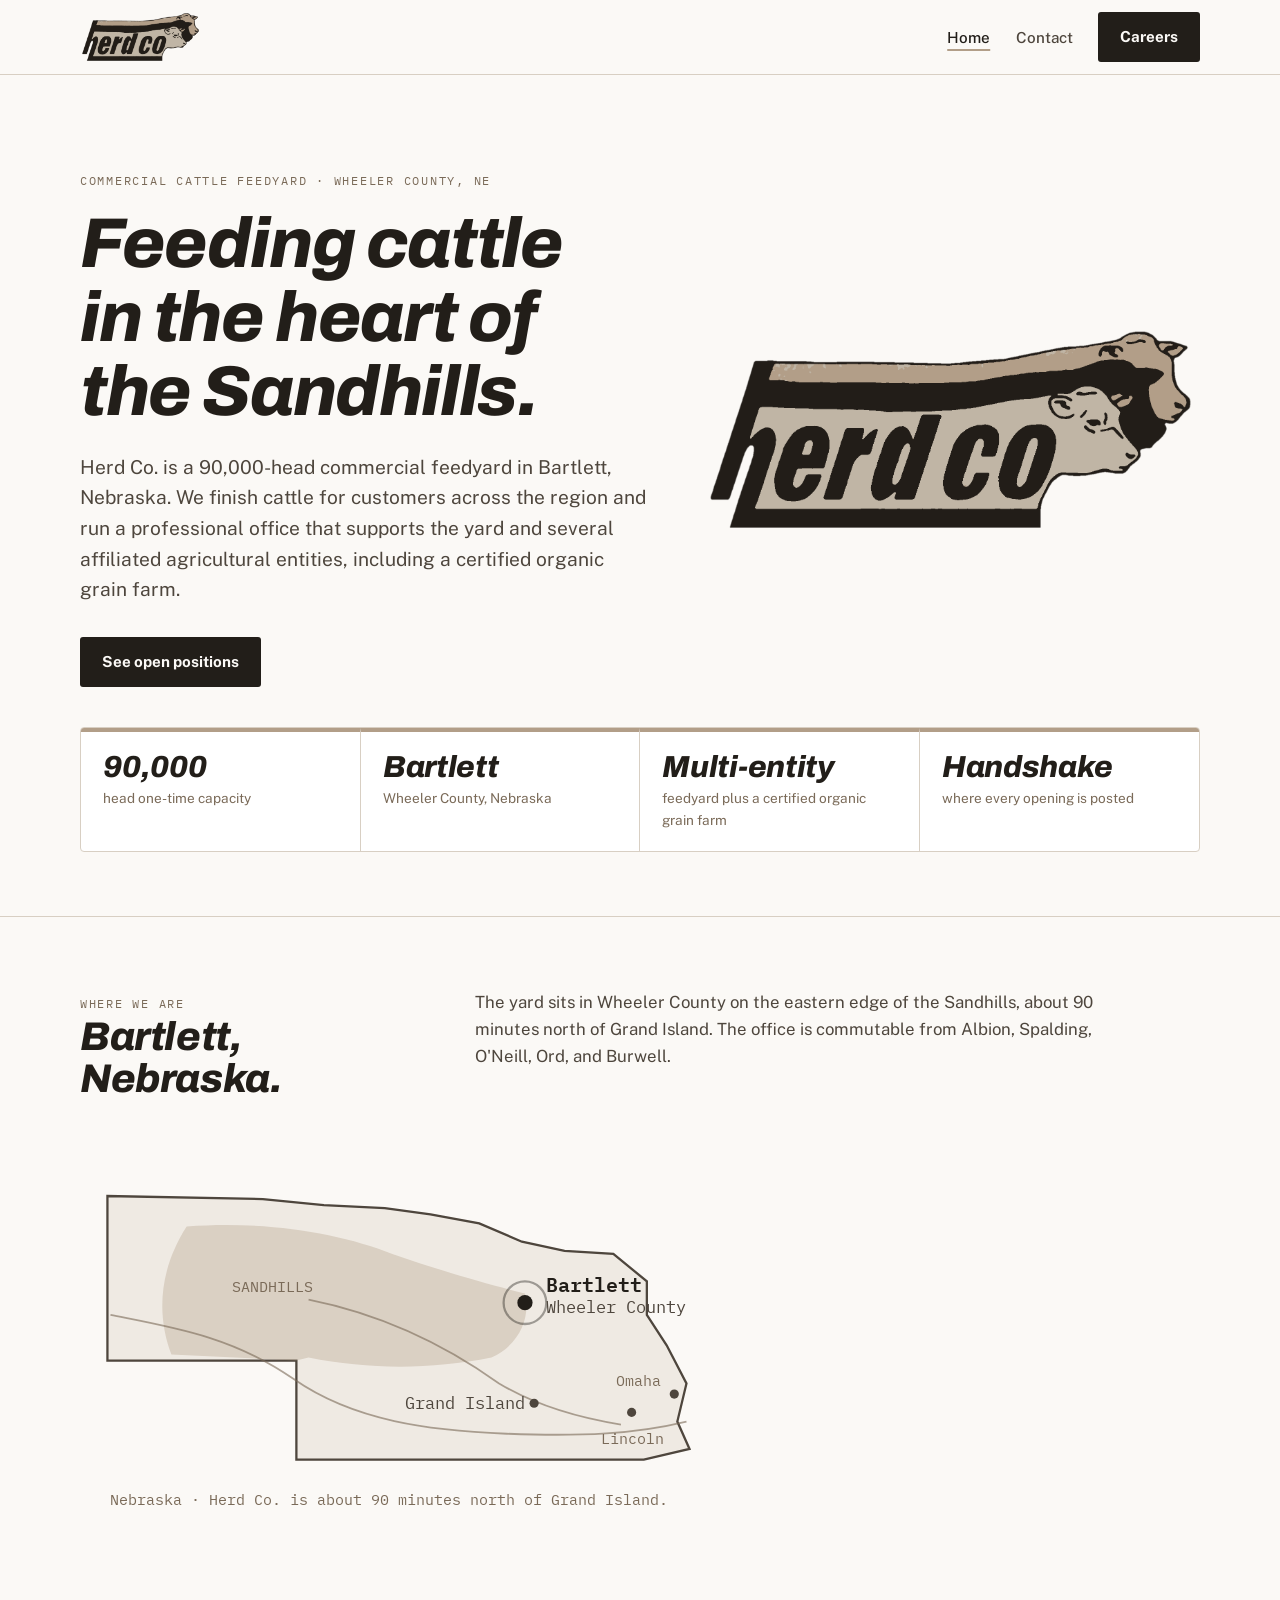
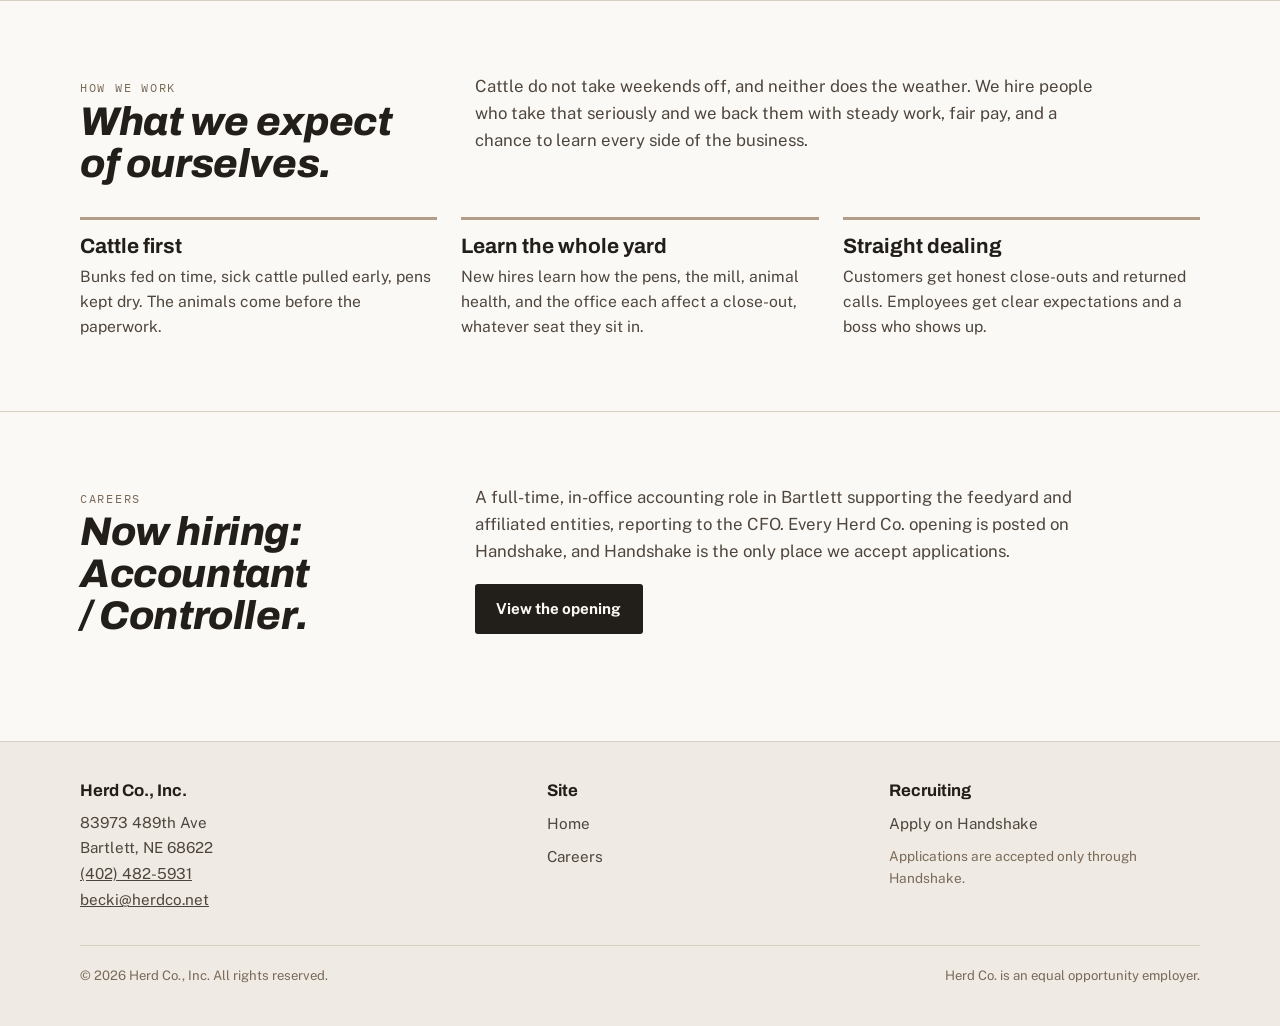
==== commit 386eee6e: "Remove packer references Co-Authored-By: Claude Fable 5.1 <noreply@anthropic.com>" ====
--- a/index.html
+++ b/index.html
@@ -37,7 +37,7 @@
       <div>
         <span class="eyebrow">Commercial cattle feedyard &middot; Wheeler County, NE</span>
         <h1>Feeding cattle in the heart of the Sandhills.</h1>
-        <p class="lede">Herd Co. is a 90,000-head commercial feedyard in Bartlett, Nebraska. We finish cattle for customers across the region, market fed cattle to packers including JBS in Grand Island, and run a professional office that supports the yard and several affiliated agricultural entities, including a certified organic grain farm.</p>
+        <p class="lede">Herd Co. is a 90,000-head commercial feedyard in Bartlett, Nebraska. We finish cattle for customers across the region and run a professional office that supports the yard and several affiliated agricultural entities, including a certified organic grain farm.</p>
         <div class="actions">
           <a class="btn" href="careers.html">See open positions</a>
         </div>
@@ -53,7 +53,7 @@
       <div class="facts" aria-label="Quick facts">
         <div class="fact"><div class="num">90,000</div><div class="lbl">head one-time capacity</div></div>
         <div class="fact"><div class="num">Bartlett</div><div class="lbl">Wheeler County, Nebraska</div></div>
-        <div class="fact"><div class="num">JBS</div><div class="lbl">fed cattle marketed to Grand Island</div></div>
+        <div class="fact"><div class="num">Multi-entity</div><div class="lbl">feedyard plus a certified organic grain farm</div></div>
         <div class="fact"><div class="num">Handshake</div><div class="lbl">where every opening is posted</div></div>
       </div>
     </div>
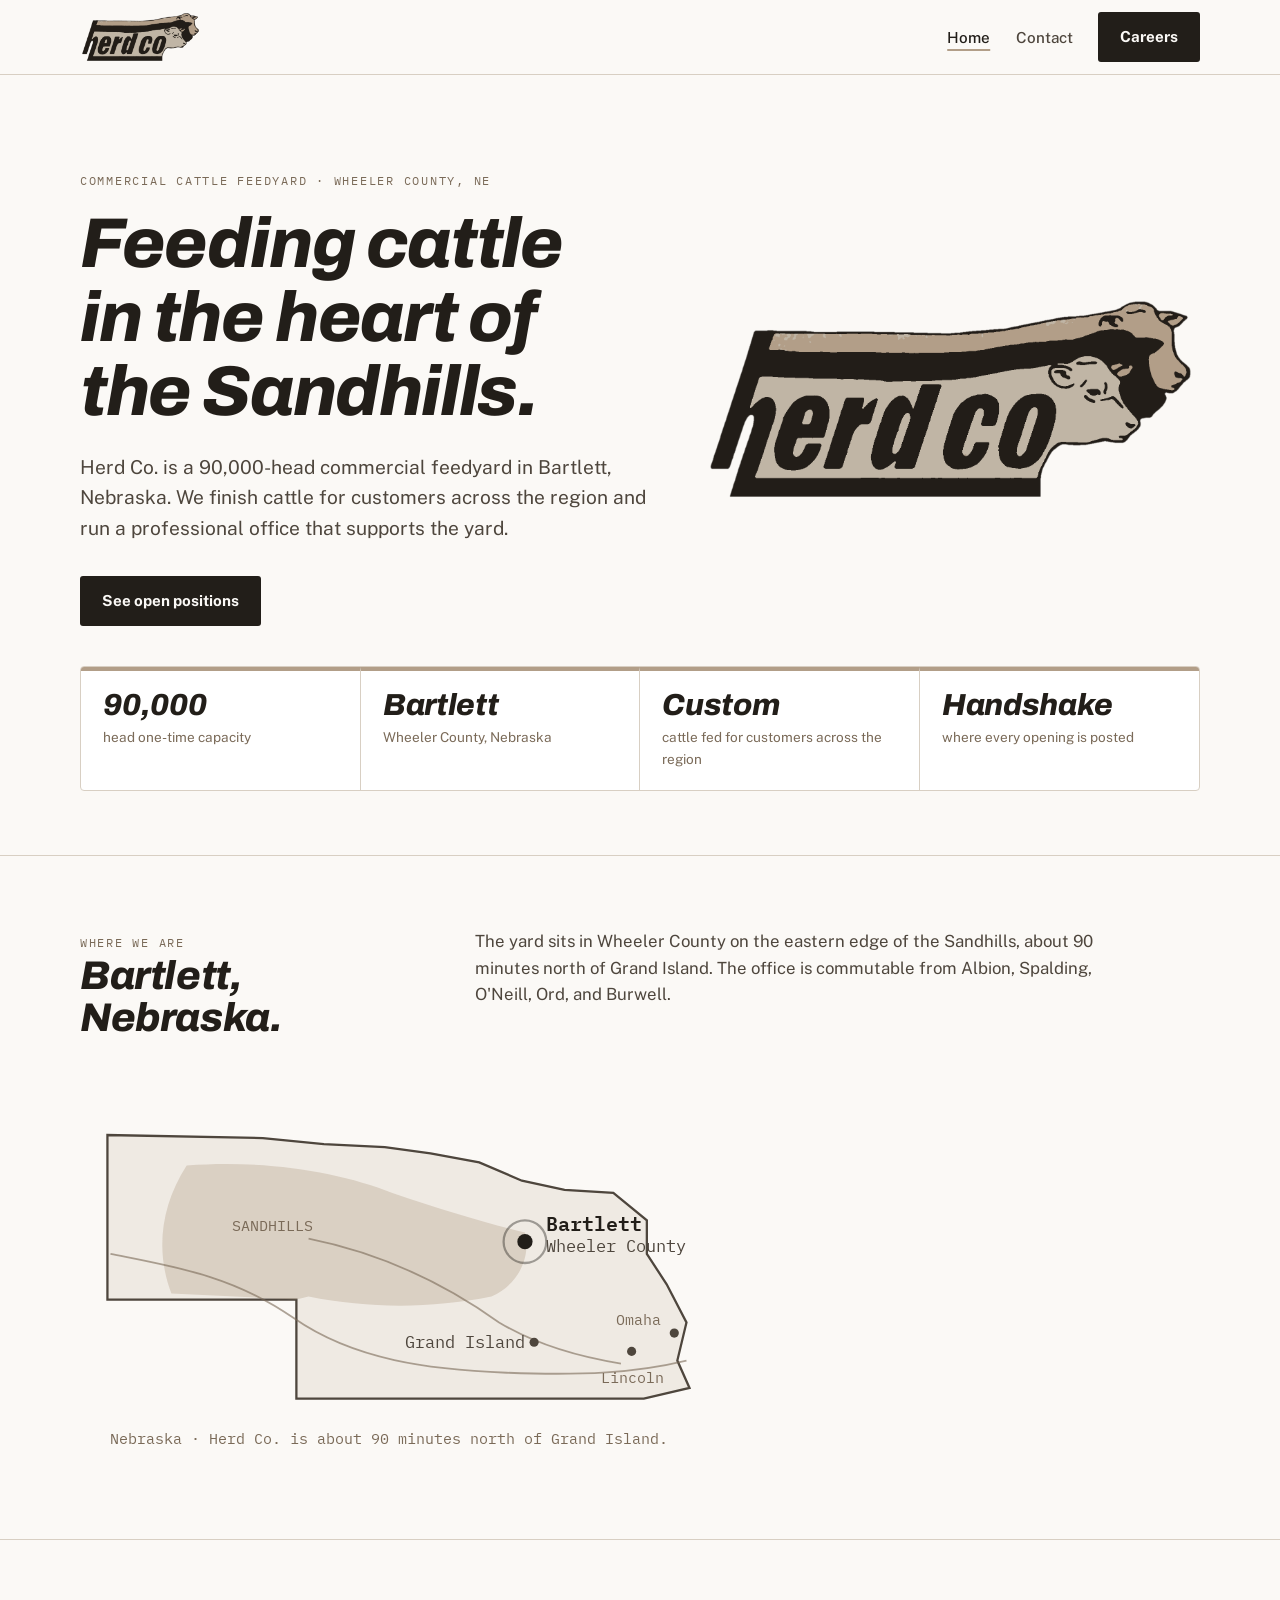
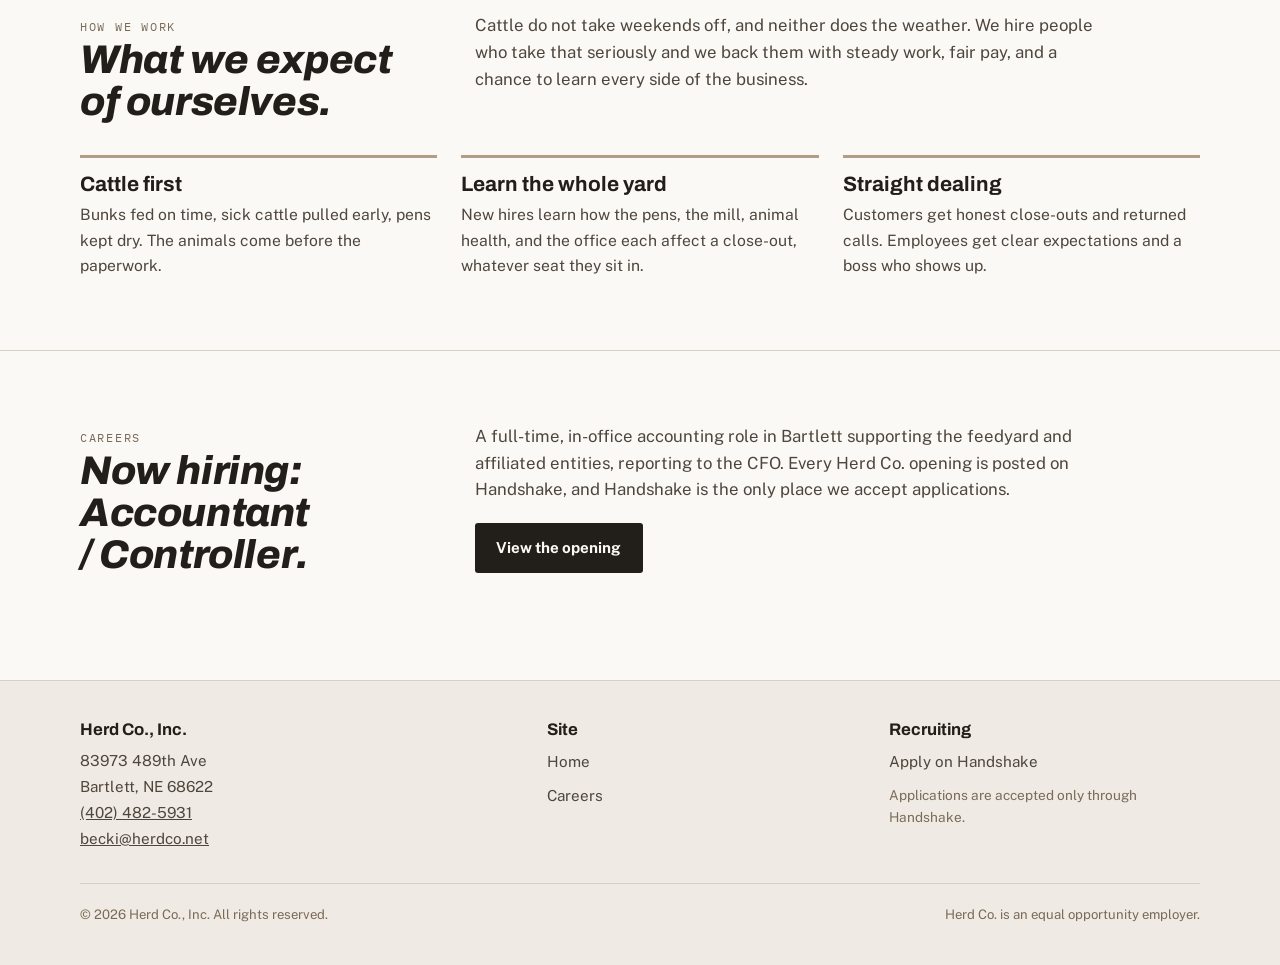
==== commit 31da4567: "Remove grain farm and multi-entity references Co-Authored-By: Claude Fable 5.1 <noreply@anthropic.co" ====
--- a/index.html
+++ b/index.html
@@ -37,7 +37,7 @@
       <div>
         <span class="eyebrow">Commercial cattle feedyard &middot; Wheeler County, NE</span>
         <h1>Feeding cattle in the heart of the Sandhills.</h1>
-        <p class="lede">Herd Co. is a 90,000-head commercial feedyard in Bartlett, Nebraska. We finish cattle for customers across the region and run a professional office that supports the yard and several affiliated agricultural entities, including a certified organic grain farm.</p>
+        <p class="lede">Herd Co. is a 90,000-head commercial feedyard in Bartlett, Nebraska. We finish cattle for customers across the region and run a professional office that supports the yard.</p>
         <div class="actions">
           <a class="btn" href="careers.html">See open positions</a>
         </div>
@@ -53,7 +53,7 @@
       <div class="facts" aria-label="Quick facts">
         <div class="fact"><div class="num">90,000</div><div class="lbl">head one-time capacity</div></div>
         <div class="fact"><div class="num">Bartlett</div><div class="lbl">Wheeler County, Nebraska</div></div>
-        <div class="fact"><div class="num">Multi-entity</div><div class="lbl">feedyard plus a certified organic grain farm</div></div>
+        <div class="fact"><div class="num">Custom</div><div class="lbl">cattle fed for customers across the region</div></div>
         <div class="fact"><div class="num">Handshake</div><div class="lbl">where every opening is posted</div></div>
       </div>
     </div>
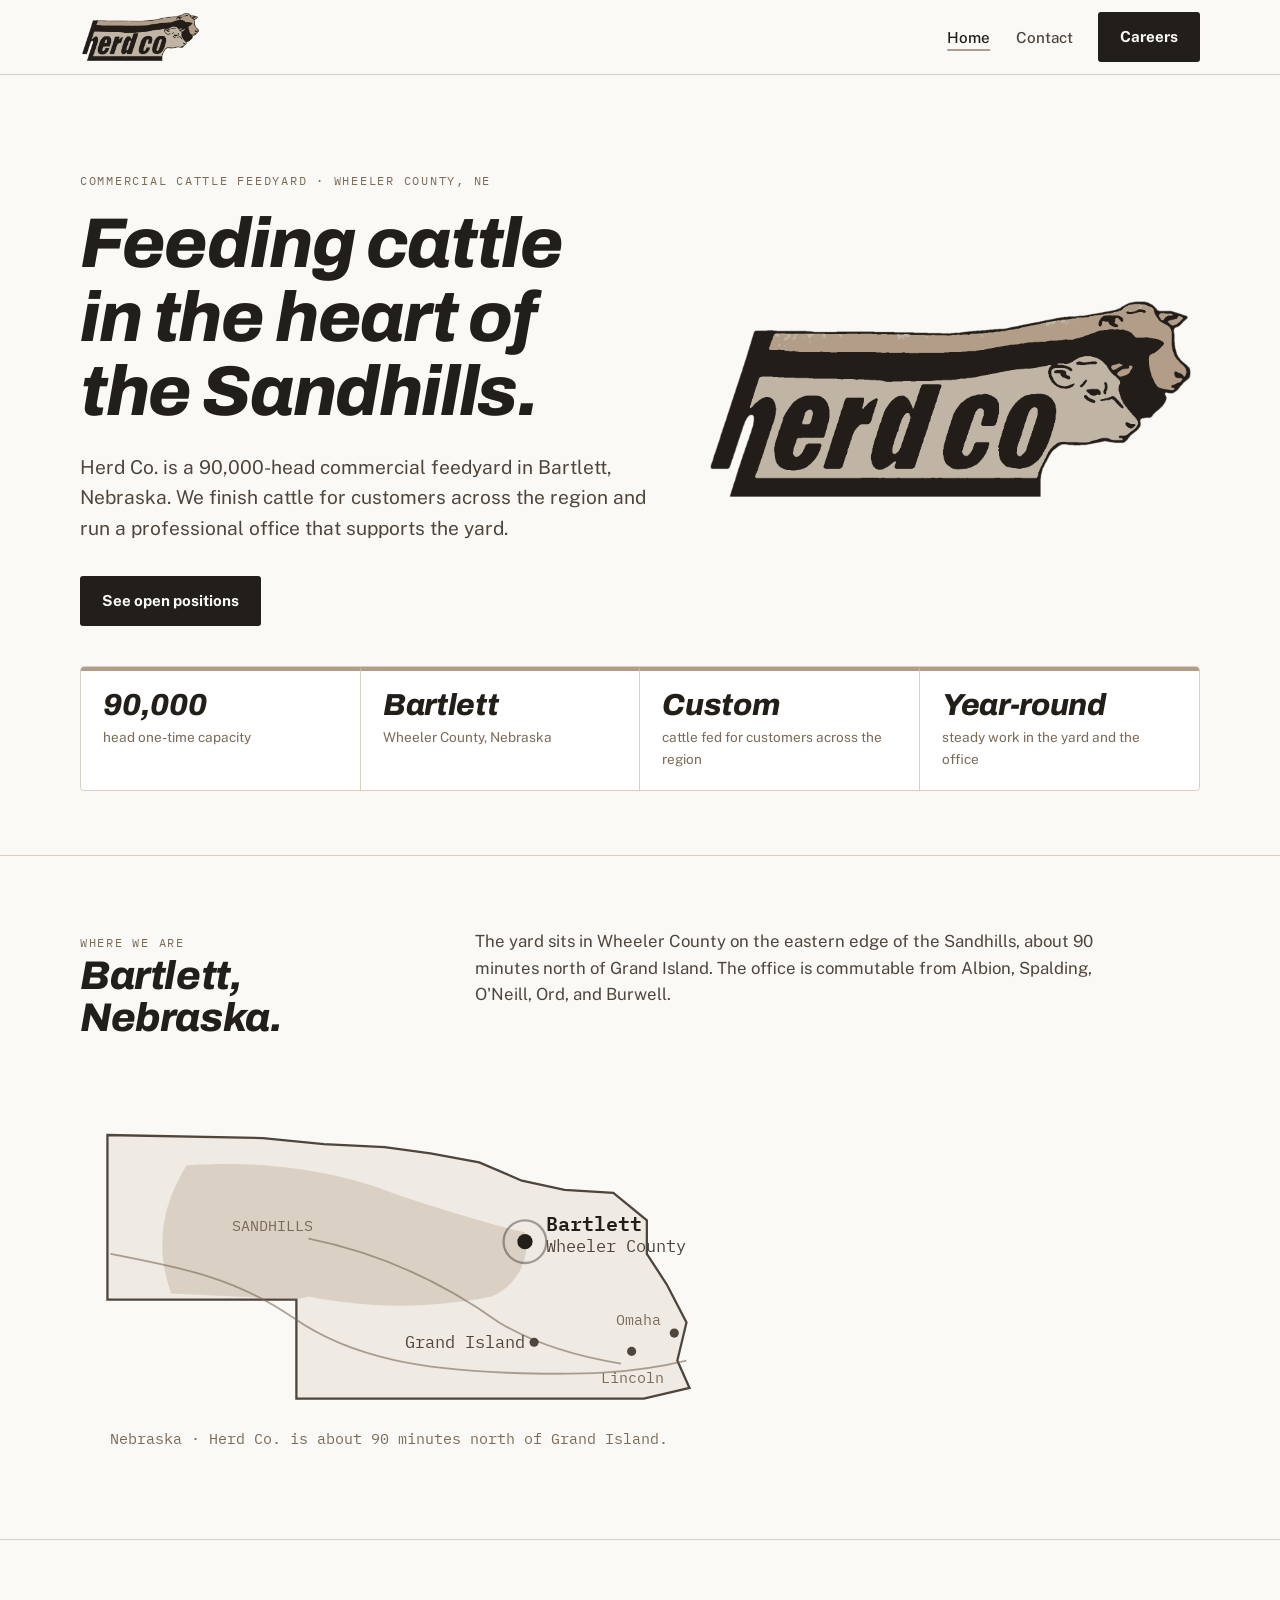
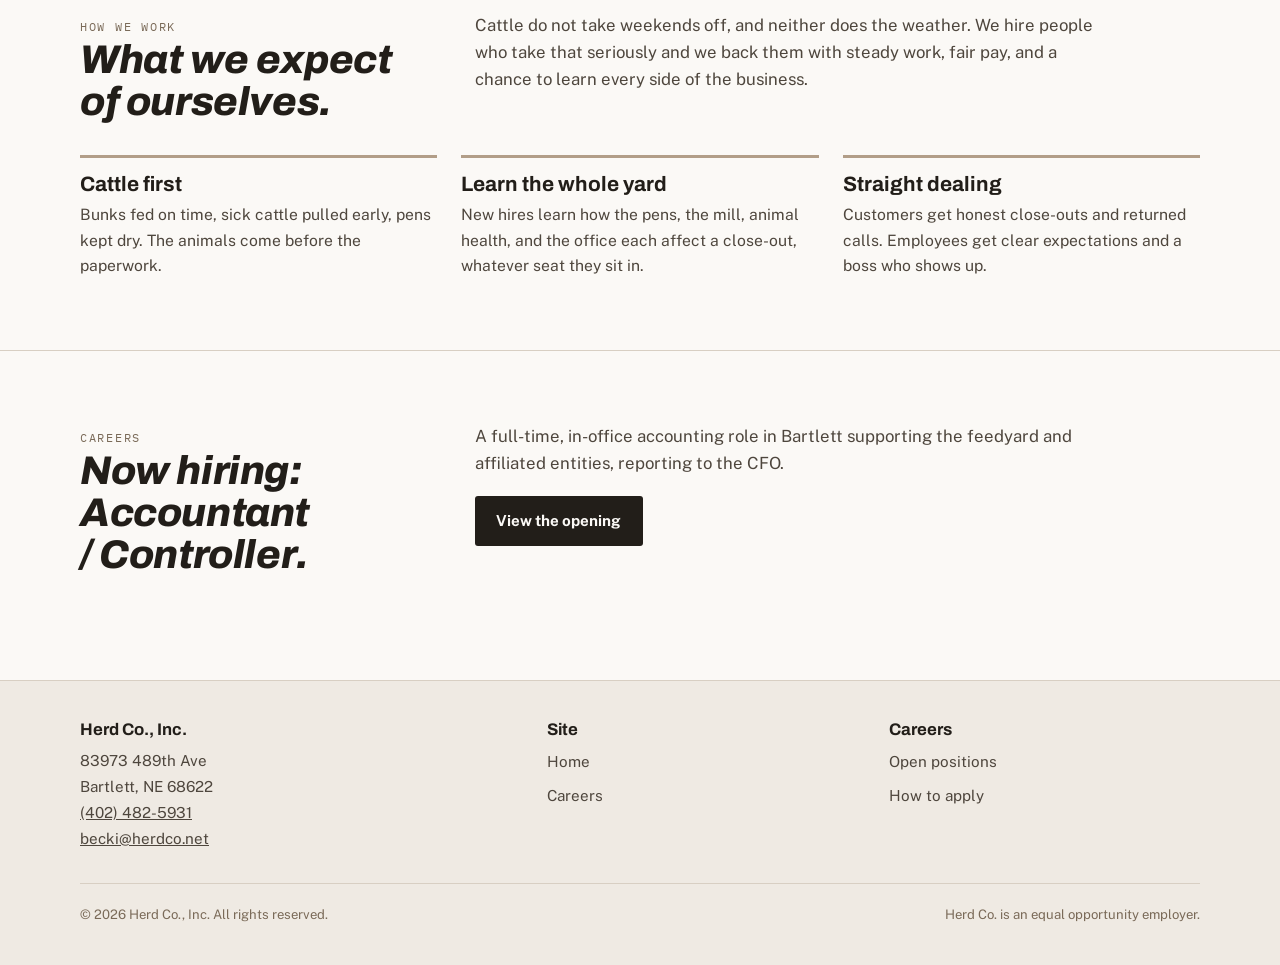
==== commit 4ee1dbda: "Tone down Handshake wording; drop only-way-to-apply claims Co-Authored-By: Claude Fable 5.1 <noreply" ====
--- a/index.html
+++ b/index.html
@@ -54,7 +54,7 @@
         <div class="fact"><div class="num">90,000</div><div class="lbl">head one-time capacity</div></div>
         <div class="fact"><div class="num">Bartlett</div><div class="lbl">Wheeler County, Nebraska</div></div>
         <div class="fact"><div class="num">Custom</div><div class="lbl">cattle fed for customers across the region</div></div>
-        <div class="fact"><div class="num">Handshake</div><div class="lbl">where every opening is posted</div></div>
+        <div class="fact"><div class="num">Year-round</div><div class="lbl">steady work in the yard and the office</div></div>
       </div>
     </div>
   </div>
@@ -114,7 +114,7 @@
           <h2>Now hiring: Accountant / Controller.</h2>
         </div>
         <div>
-          <p>A full-time, in-office accounting role in Bartlett supporting the feedyard and affiliated entities, reporting to the CFO. Every Herd Co. opening is posted on Handshake, and Handshake is the only place we accept applications.</p>
+          <p>A full-time, in-office accounting role in Bartlett supporting the feedyard and affiliated entities, reporting to the CFO.</p>
           <p style="margin-top:1.2rem"><a class="btn" href="careers.html">View the opening</a></p>
         </div>
       </div>
@@ -141,11 +141,11 @@
       </ul>
     </div>
     <div>
-      <h3>Recruiting</h3>
+      <h3>Careers</h3>
       <ul>
-        <li><a href="https://joinhandshake.com" rel="noopener">Apply on Handshake</a></li>
+        <li><a href="careers.html#openings">Open positions</a></li>
+        <li><a href="careers.html#apply">How to apply</a></li>
       </ul>
-      <p style="font-size:0.85rem;color:var(--muted);margin-top:0.6rem">Applications are accepted only through Handshake.</p>
     </div>
     <div class="legal">
       <span>&copy; 2026 Herd Co., Inc. All rights reserved.</span>
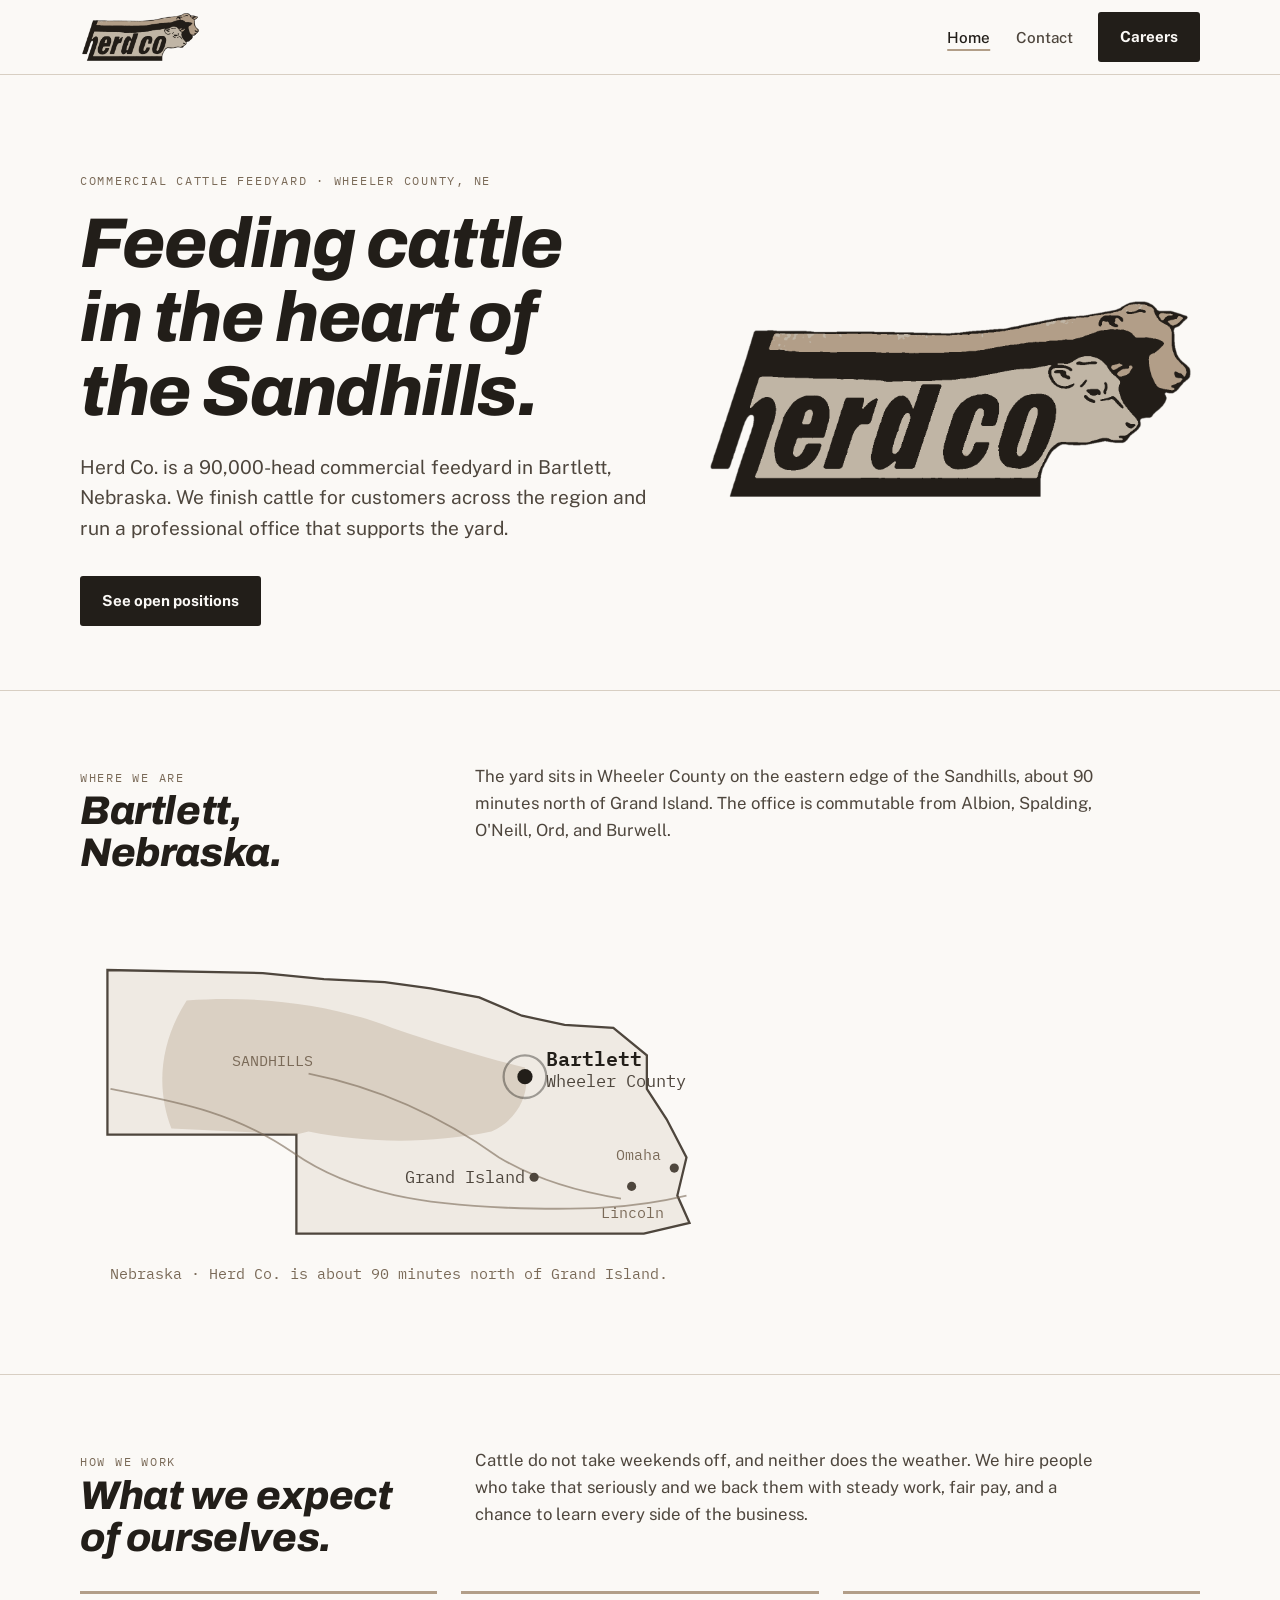
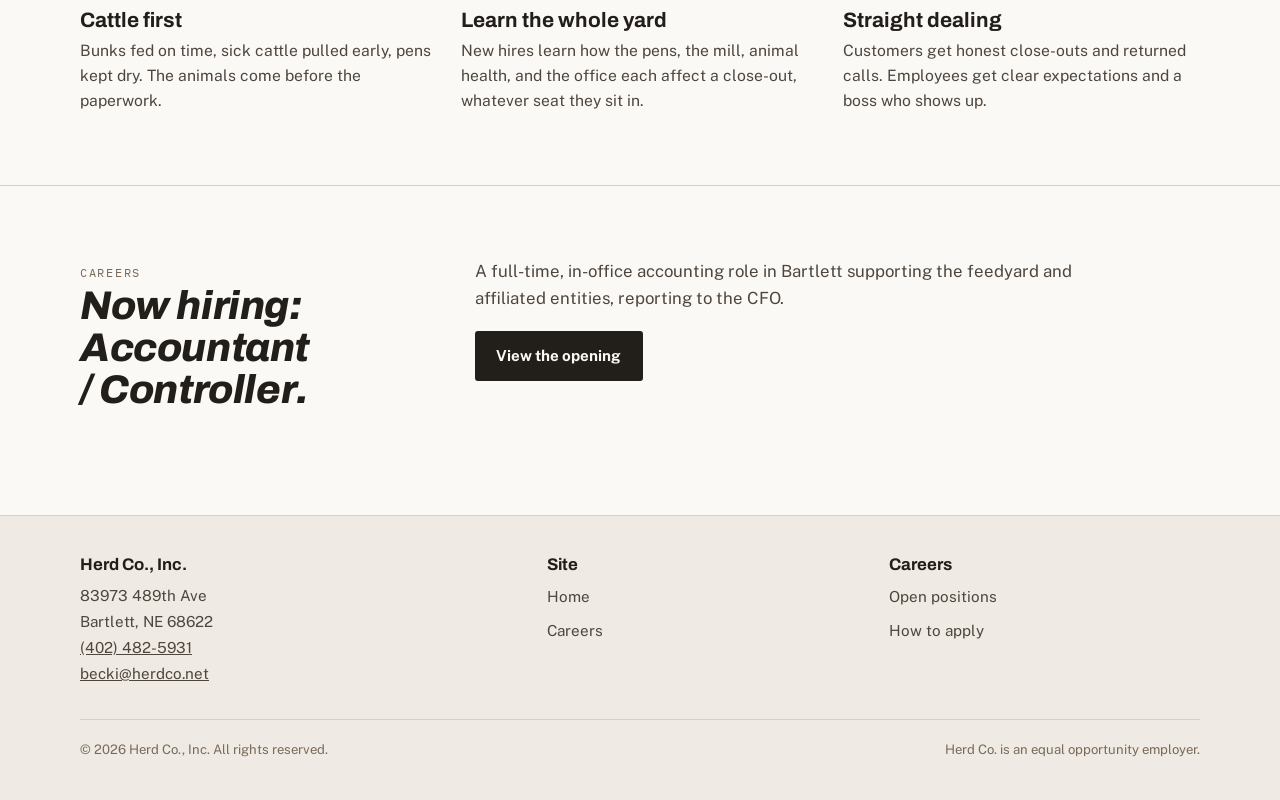
==== commit c583fd25: "Remove facts strip from home page Co-Authored-By: Claude Fable 5.1 <noreply@anthropic.com>" ====
--- a/index.html
+++ b/index.html
@@ -48,14 +48,6 @@
           <img class="hero-logo" src="logo.png" alt="Herd Co. logo: the herd co wordmark with two cattle heads" width="1443" height="620">
         </picture>
       </figure>
-    </div>
-    <div class="wrap">
-      <div class="facts" aria-label="Quick facts">
-        <div class="fact"><div class="num">90,000</div><div class="lbl">head one-time capacity</div></div>
-        <div class="fact"><div class="num">Bartlett</div><div class="lbl">Wheeler County, Nebraska</div></div>
-        <div class="fact"><div class="num">Custom</div><div class="lbl">cattle fed for customers across the region</div></div>
-        <div class="fact"><div class="num">Year-round</div><div class="lbl">steady work in the yard and the office</div></div>
-      </div>
     </div>
   </div>
 
